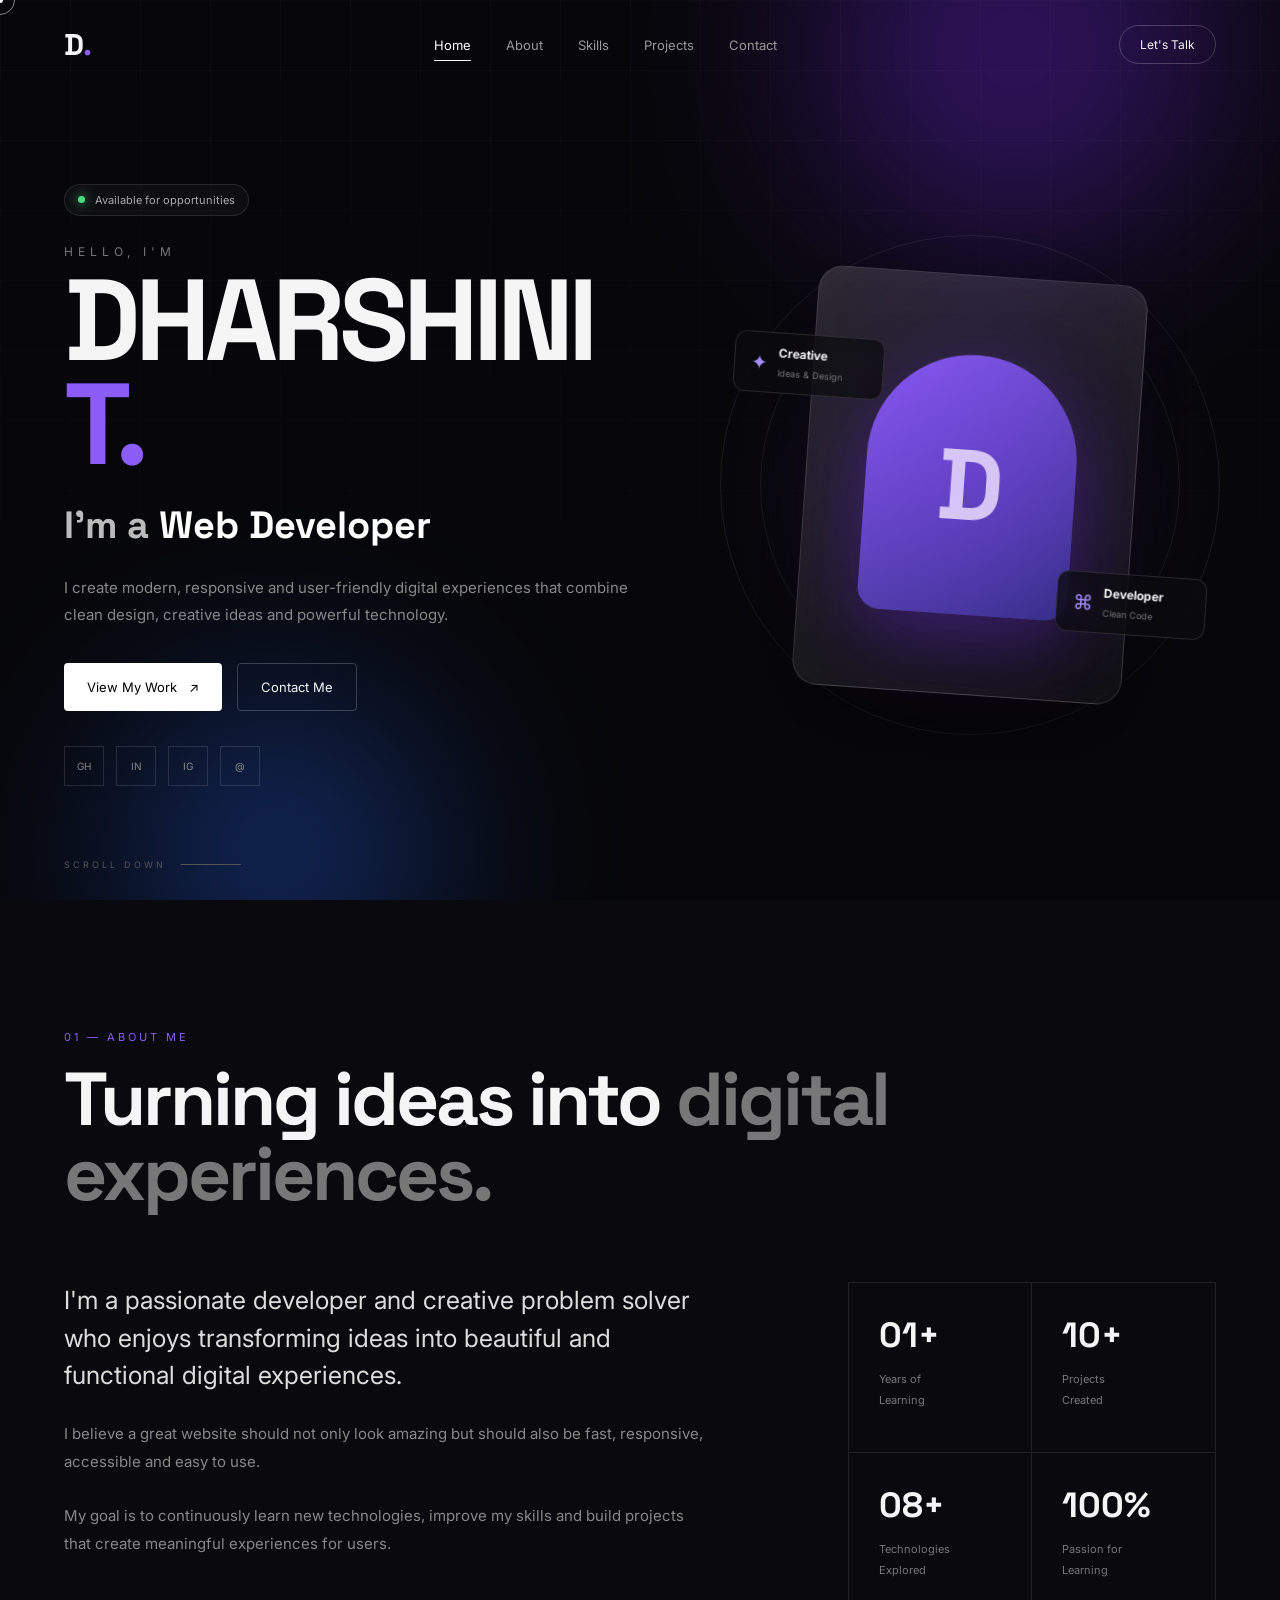
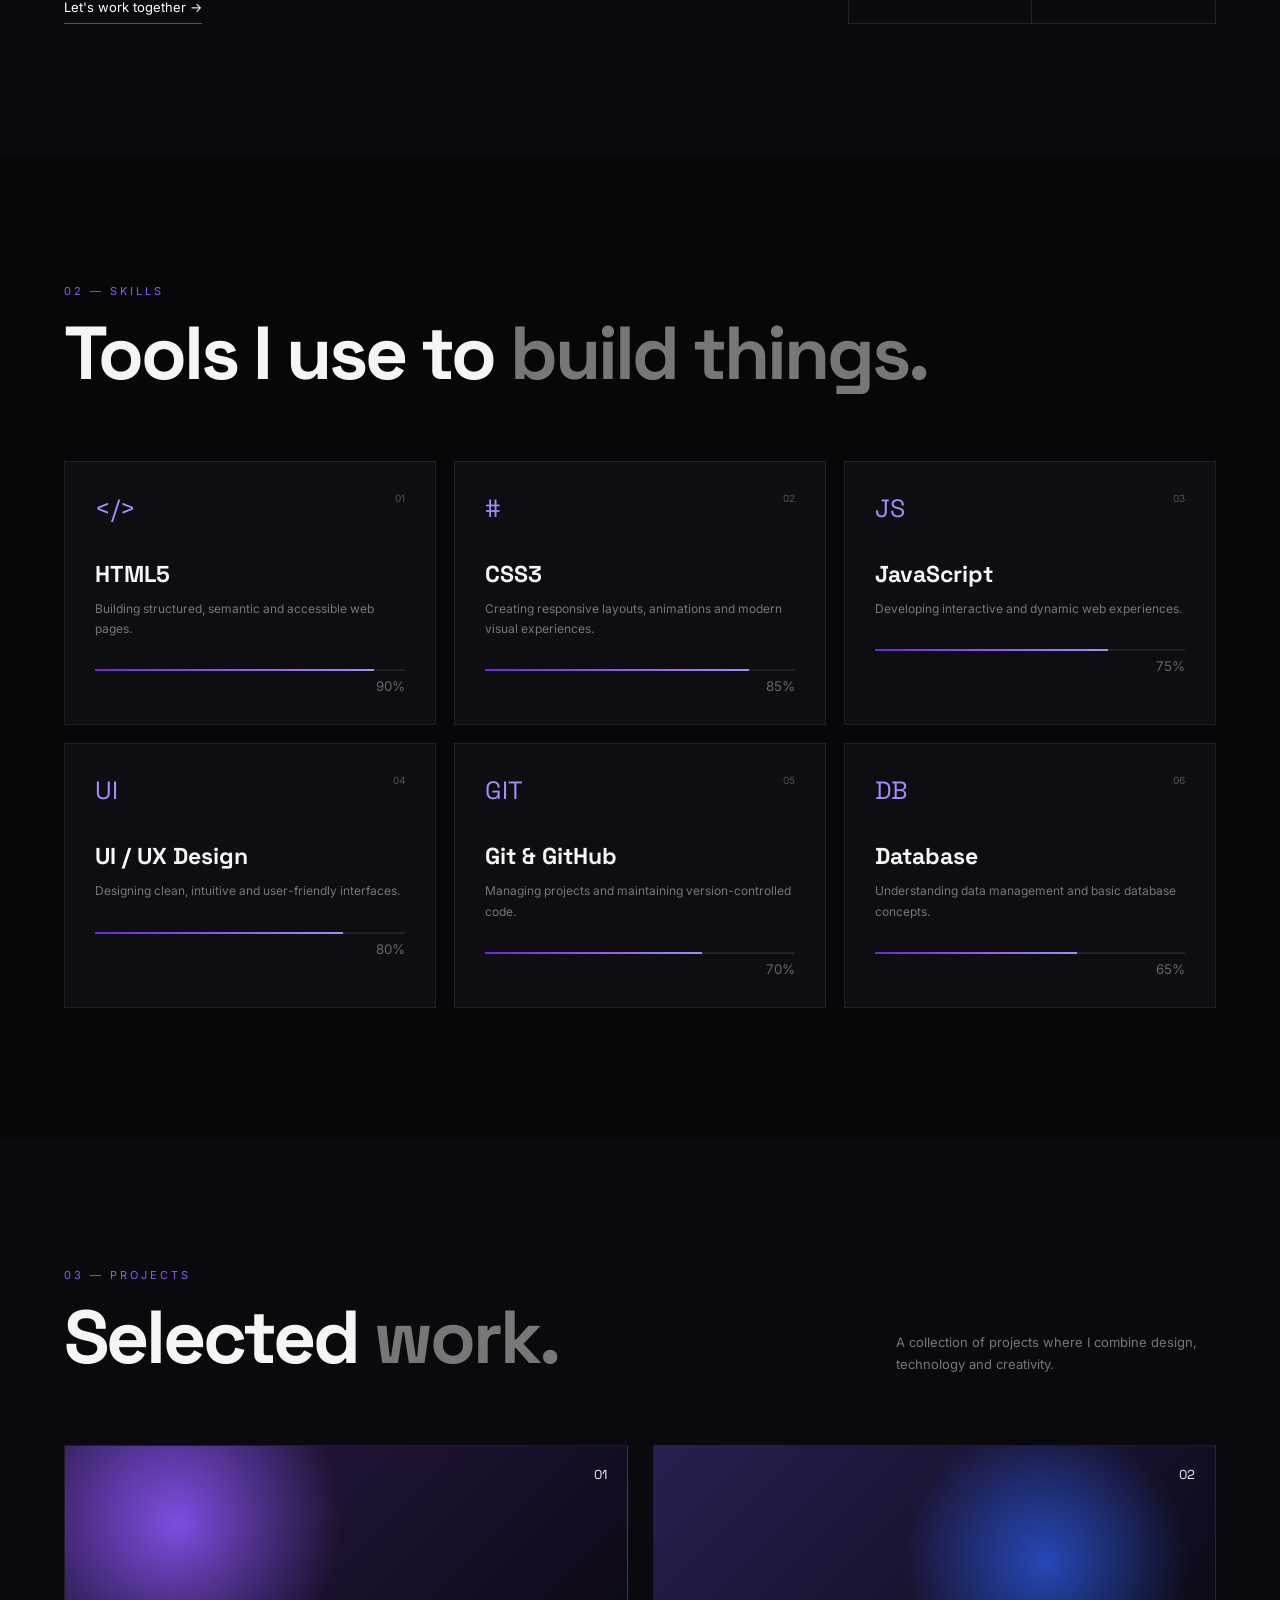
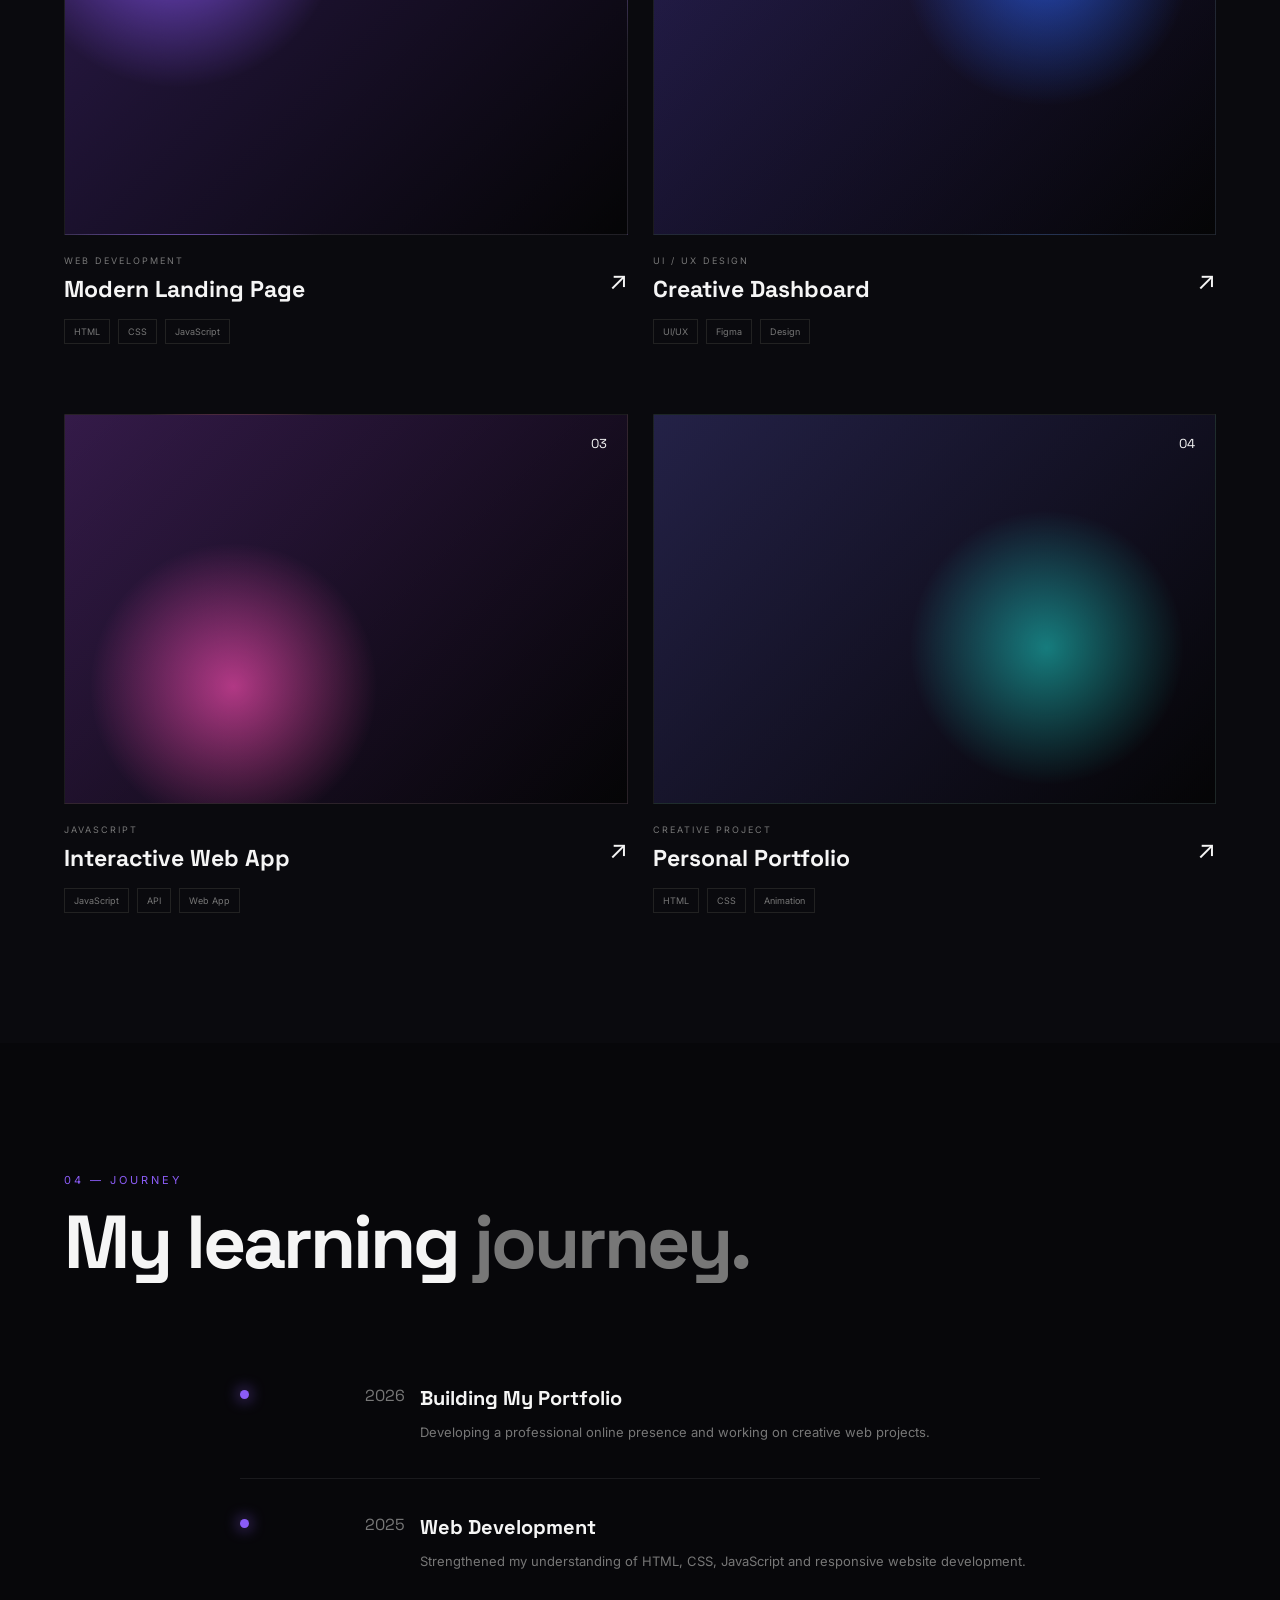
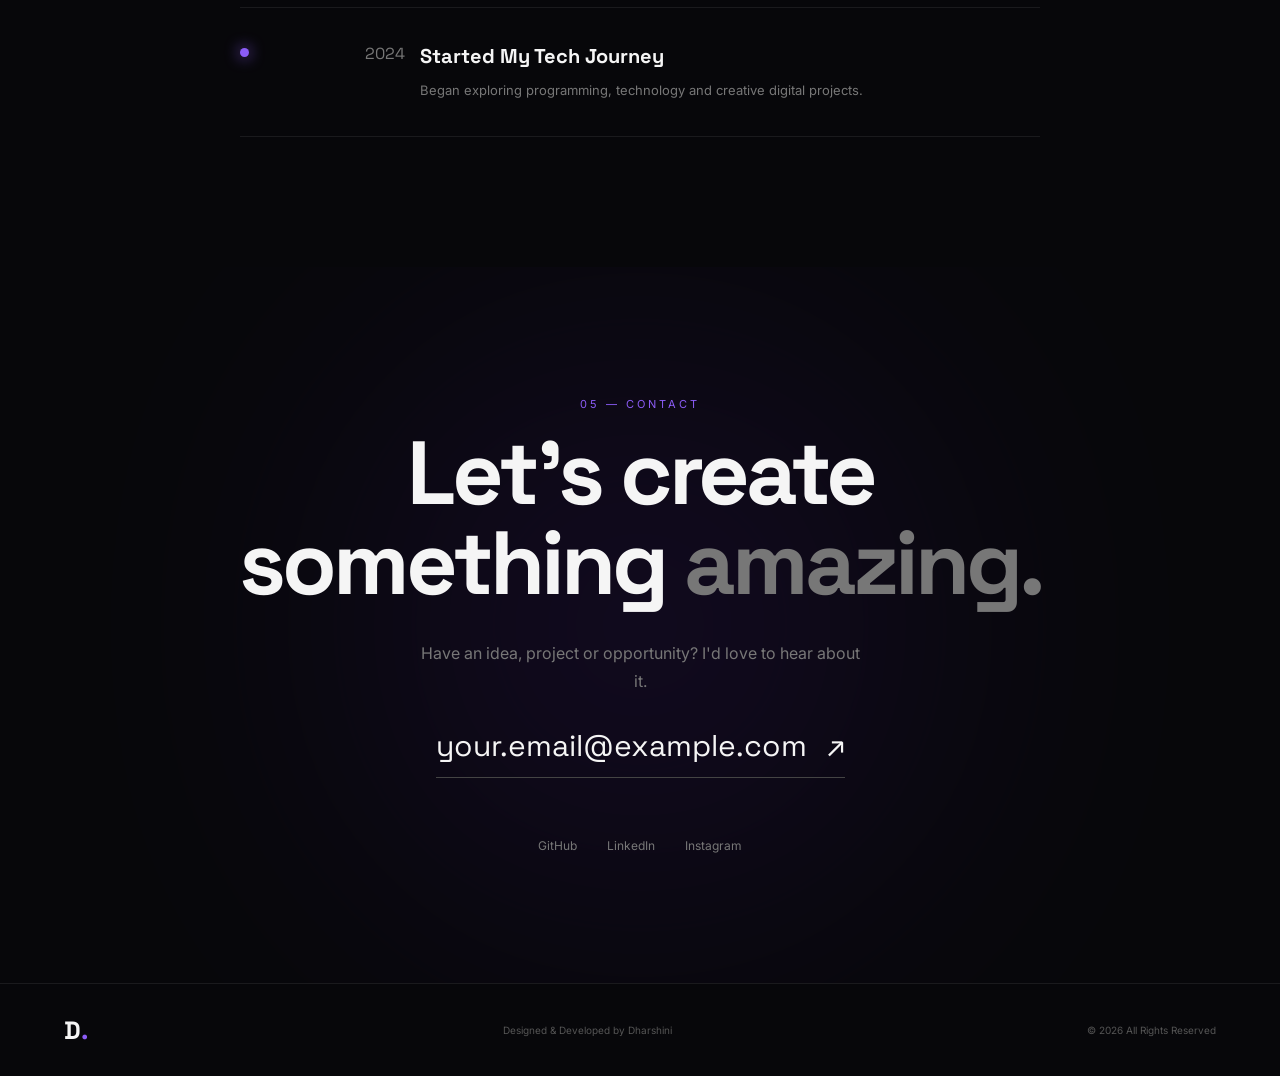
==== index.html @ 76b52ea1 "Add files via upload ..." ====
<!DOCTYPE html>
<html lang="en">
<head>
    <meta charset="UTF-8">
    <meta name="viewport" content="width=device-width, initial-scale=1.0">

    <title>DHARSHINI | Portfolio</title>

    <meta name="description"
          content="Professional portfolio of Dharshini - Web Developer, Designer and Creative Technologist.">

    <link rel="stylesheet" href="style.css">

    <!-- Google Font -->
    <link rel="preconnect" href="https://fonts.googleapis.com">
    <link rel="preconnect" href="https://fonts.gstatic.com" crossorigin>

    <link href="https://fonts.googleapis.com/css2?family=Inter:wght@300;400;500;600;700;800&family=Space+Grotesk:wght@400;500;600;700&display=swap"
          rel="stylesheet">
</head>

<body>

    <!-- ================= PRELOADER ================= -->

    <div id="preloader">
        <div class="loader"></div>
        <p>Loading Portfolio...</p>
    </div>


    <!-- ================= CURSOR ================= -->

    <div class="cursor"></div>
    <div class="cursor-follower"></div>


    <!-- ================= NAVBAR ================= -->

    <header class="navbar">

        <div class="nav-container">

            <a href="#home" class="logo">
                D<span>.</span>
            </a>

            <nav class="nav-menu">

                <a href="#home" class="nav-link active">Home</a>

                <a href="#about" class="nav-link">About</a>

                <a href="#skills" class="nav-link">Skills</a>

                <a href="#projects" class="nav-link">Projects</a>

                <a href="#contact" class="nav-link">Contact</a>

            </nav>

            <a href="#contact" class="nav-button">
                Let's Talk
            </a>

            <button class="menu-toggle" id="menuToggle">
                ☰
            </button>

        </div>

    </header>


    <!-- ================= HERO ================= -->

    <main>

        <section id="home" class="hero">

            <div class="hero-background">

                <div class="glow glow-one"></div>
                <div class="glow glow-two"></div>
                <div class="grid"></div>

            </div>


            <div class="hero-container">

                <div class="hero-content">

                    <div class="availability">
                        <span></span>
                        Available for opportunities
                    </div>

                    <p class="hero-small">
                        HELLO, I'M
                    </p>

                    <h1>
                        DHARSHINI
                        <span> T.</span>
                    </h1>

                    <h2>
                        I'm a <span id="typing"></span>
                    </h2>

                    <p class="hero-description">
                        I create modern, responsive and user-friendly
                        digital experiences that combine clean design,
                        creative ideas and powerful technology.
                    </p>


                    <div class="hero-buttons">

                        <a href="#projects" class="btn btn-primary">
                            View My Work
                            <span>↗</span>
                        </a>

                        <a href="#contact" class="btn btn-outline">
                            Contact Me
                        </a>

                    </div>


                    <div class="social-links">

                        <a href="#" aria-label="GitHub">
                            GH
                        </a>

                        <a href="#" aria-label="LinkedIn">
                            IN
                        </a>

                        <a href="#" aria-label="Instagram">
                            IG
                        </a>

                        <a href="#" aria-label="Email">
                            @
                        </a>

                    </div>

                </div>


                <!-- HERO VISUAL -->

                <div class="hero-visual">

                    <div class="orbit orbit-one"></div>
                    <div class="orbit orbit-two"></div>

                    <div class="profile-card">

                        <div class="profile-glow"></div>

                        <div class="profile-placeholder">
                            <span>D</span>
                        </div>

                        <div class="floating-card card-one">
                            <span class="card-icon">✦</span>
                            <div>
                                <strong>Creative</strong>
                                <small>Ideas & Design</small>
                            </div>
                        </div>

                        <div class="floating-card card-two">
                            <span class="card-icon">⌘</span>
                            <div>
                                <strong>Developer</strong>
                                <small>Clean Code</small>
                            </div>
                        </div>

                    </div>

                </div>

            </div>


            <div class="scroll-indicator">

                <span>SCROLL DOWN</span>

                <div class="scroll-line"></div>

            </div>

        </section>


        <!-- ================= ABOUT ================= -->

        <section id="about" class="section about">

            <div class="section-container">

                <div class="section-heading">

                    <p class="section-number">01 — ABOUT ME</p>

                    <h2>
                        Turning ideas into
                        <span>digital experiences.</span>
                    </h2>

                </div>


                <div class="about-grid">

                    <div class="about-text">

                        <p class="large-text">
                            I'm a passionate developer and creative
                            problem solver who enjoys transforming ideas
                            into beautiful and functional digital
                            experiences.
                        </p>

                        <p>
                            I believe a great website should not only look
                            amazing but should also be fast, responsive,
                            accessible and easy to use.
                        </p>

                        <p>
                            My goal is to continuously learn new
                            technologies, improve my skills and build
                            projects that create meaningful experiences
                            for users.
                        </p>

                        <a href="#contact" class="text-link">
                            Let's work together →
                        </a>

                    </div>


                    <div class="about-stats">

                        <div class="stat">

                            <strong>01+</strong>

                            <span>
                                Years of<br>
                                Learning
                            </span>

                        </div>


                        <div class="stat">

                            <strong>10+</strong>

                            <span>
                                Projects<br>
                                Created
                            </span>

                        </div>


                        <div class="stat">

                            <strong>08+</strong>

                            <span>
                                Technologies<br>
                                Explored
                            </span>

                        </div>


                        <div class="stat">

                            <strong>100%</strong>

                            <span>
                                Passion for<br>
                                Learning
                            </span>

                        </div>

                    </div>

                </div>

            </div>

        </section>


        <!-- ================= SKILLS ================= -->

        <section id="skills" class="section skills">

            <div class="section-container">

                <div class="section-heading">

                    <p class="section-number">02 — SKILLS</p>

                    <h2>
                        Tools I use to
                        <span>build things.</span>
                    </h2>

                </div>


                <div class="skills-grid">


                    <div class="skill-card">

                        <div class="skill-top">

                            <span class="skill-icon">
                                &lt;/&gt;
                            </span>

                            <span class="skill-number">
                                01
                            </span>

                        </div>

                        <h3>HTML5</h3>

                        <p>
                            Building structured, semantic and
                            accessible web pages.
                        </p>

                        <div class="skill-bar">
                            <span style="width: 90%"></span>
                        </div>

                        <small>90%</small>

                    </div>


                    <div class="skill-card">

                        <div class="skill-top">

                            <span class="skill-icon">
                                #
                            </span>

                            <span class="skill-number">
                                02
                            </span>

                        </div>

                        <h3>CSS3</h3>

                        <p>
                            Creating responsive layouts, animations
                            and modern visual experiences.
                        </p>

                        <div class="skill-bar">
                            <span style="width: 85%"></span>
                        </div>

                        <small>85%</small>

                    </div>


                    <div class="skill-card">

                        <div class="skill-top">

                            <span class="skill-icon">
                                JS
                            </span>

                            <span class="skill-number">
                                03
                            </span>

                        </div>

                        <h3>JavaScript</h3>

                        <p>
                            Developing interactive and dynamic
                            web experiences.
                        </p>

                        <div class="skill-bar">
                            <span style="width: 75%"></span>
                        </div>

                        <small>75%</small>

                    </div>


                    <div class="skill-card">

                        <div class="skill-top">

                            <span class="skill-icon">
                                UI
                            </span>

                            <span class="skill-number">
                                04
                            </span>

                        </div>

                        <h3>UI / UX Design</h3>

                        <p>
                            Designing clean, intuitive and
                            user-friendly interfaces.
                        </p>

                        <div class="skill-bar">
                            <span style="width: 80%"></span>
                        </div>

                        <small>80%</small>

                    </div>


                    <div class="skill-card">

                        <div class="skill-top">

                            <span class="skill-icon">
                                GIT
                            </span>

                            <span class="skill-number">
                                05
                            </span>

                        </div>

                        <h3>Git & GitHub</h3>

                        <p>
                            Managing projects and maintaining
                            version-controlled code.
                        </p>

                        <div class="skill-bar">
                            <span style="width: 70%"></span>
                        </div>

                        <small>70%</small>

                    </div>


                    <div class="skill-card">

                        <div class="skill-top">

                            <span class="skill-icon">
                                DB
                            </span>

                            <span class="skill-number">
                                06
                            </span>

                        </div>

                        <h3>Database</h3>

                        <p>
                            Understanding data management and
                            basic database concepts.
                        </p>

                        <div class="skill-bar">
                            <span style="width: 65%"></span>
                        </div>

                        <small>65%</small>

                    </div>

                </div>

            </div>

        </section>


        <!-- ================= PROJECTS ================= -->

        <section id="projects" class="section projects">

            <div class="section-container">

                <div class="section-heading project-heading">

                    <div>

                        <p class="section-number">
                            03 — PROJECTS
                        </p>

                        <h2>
                            Selected
                            <span>work.</span>
                        </h2>

                    </div>

                    <p class="heading-description">
                        A collection of projects where I combine
                        design, technology and creativity.
                    </p>

                </div>


                <div class="projects-grid">


                    <!-- PROJECT 01 -->

                    <article class="project-card">

                        <div class="project-image project-one">

                            <div class="project-overlay">

                                <span>VIEW PROJECT ↗</span>

                            </div>

                            <div class="project-label">
                                01
                            </div>

                        </div>

                        <div class="project-info">

                            <div>

                                <p>WEB DEVELOPMENT</p>

                                <h3>Modern Landing Page</h3>

                            </div>

                            <span class="project-arrow">
                                ↗
                            </span>

                        </div>

                        <div class="project-tags">

                            <span>HTML</span>
                            <span>CSS</span>
                            <span>JavaScript</span>

                        </div>

                    </article>


                    <!-- PROJECT 02 -->

                    <article class="project-card">

                        <div class="project-image project-two">

                            <div class="project-overlay">

                                <span>VIEW PROJECT ↗</span>

                            </div>

                            <div class="project-label">
                                02
                            </div>

                        </div>

                        <div class="project-info">

                            <div>

                                <p>UI / UX DESIGN</p>

                                <h3>Creative Dashboard</h3>

                            </div>

                            <span class="project-arrow">
                                ↗
                            </span>

                        </div>

                        <div class="project-tags">

                            <span>UI/UX</span>
                            <span>Figma</span>
                            <span>Design</span>

                        </div>

                    </article>


                    <!-- PROJECT 03 -->

                    <article class="project-card">

                        <div class="project-image project-three">

                            <div class="project-overlay">

                                <span>VIEW PROJECT ↗</span>

                            </div>

                            <div class="project-label">
                                03
                            </div>

                        </div>

                        <div class="project-info">

                            <div>

                                <p>JAVASCRIPT</p>

                                <h3>Interactive Web App</h3>

                            </div>

                            <span class="project-arrow">
                                ↗
                            </span>

                        </div>

                        <div class="project-tags">

                            <span>JavaScript</span>
                            <span>API</span>
                            <span>Web App</span>

                        </div>

                    </article>


                    <!-- PROJECT 04 -->

                    <article class="project-card">

                        <div class="project-image project-four">

                            <div class="project-overlay">

                                <span>VIEW PROJECT ↗</span>

                            </div>

                            <div class="project-label">
                                04
                            </div>

                        </div>

                        <div class="project-info">

                            <div>

                                <p>CREATIVE PROJECT</p>

                                <h3>Personal Portfolio</h3>

                            </div>

                            <span class="project-arrow">
                                ↗
                            </span>

                        </div>

                        <div class="project-tags">

                            <span>HTML</span>
                            <span>CSS</span>
                            <span>Animation</span>

                        </div>

                    </article>

                </div>

            </div>

        </section>


        <!-- ================= EDUCATION / JOURNEY ================= -->

        <section class="section journey">

            <div class="section-container">

                <div class="section-heading">

                    <p class="section-number">
                        04 — JOURNEY
                    </p>

                    <h2>
                        My learning
                        <span>journey.</span>
                    </h2>

                </div>


                <div class="timeline">

                    <div class="timeline-item">

                        <div class="timeline-dot"></div>

                        <div class="timeline-date">
                            2026
                        </div>

                        <div class="timeline-content">

                            <h3>Building My Portfolio</h3>

                            <p>
                                Developing a professional online
                                presence and working on creative
                                web projects.
                            </p>

                        </div>

                    </div>


                    <div class="timeline-item">

                        <div class="timeline-dot"></div>

                        <div class="timeline-date">
                            2025
                        </div>

                        <div class="timeline-content">

                            <h3>Web Development</h3>

                            <p>
                                Strengthened my understanding of
                                HTML, CSS, JavaScript and responsive
                                website development.
                            </p>

                        </div>

                    </div>


                    <div class="timeline-item">

                        <div class="timeline-dot"></div>

                        <div class="timeline-date">
                            2024
                        </div>

                        <div class="timeline-content">

                            <h3>Started My Tech Journey</h3>

                            <p>
                                Began exploring programming,
                                technology and creative digital
                                projects.
                            </p>

                        </div>

                    </div>

                </div>

            </div>

        </section>


        <!-- ================= CONTACT ================= -->

        <section id="contact" class="section contact">

            <div class="contact-background">

                <div class="contact-glow"></div>

            </div>


            <div class="section-container">

                <div class="contact-content">

                    <p class="section-number">
                        05 — CONTACT
                    </p>

                    <h2>
                        Let's create something
                        <span>amazing.</span>
                    </h2>

                    <p class="contact-description">
                        Have an idea, project or opportunity?
                        I'd love to hear about it.
                    </p>


                    <a href="mailto:your.email@example.com"
                       class="email-link">

                        your.email@example.com

                        <span>↗</span>

                    </a>


                    <div class="contact-socials">

                        <a href="#">
                            GitHub
                        </a>

                        <a href="#">
                            LinkedIn
                        </a>

                        <a href="#">
                            Instagram
                        </a>

                    </div>

                </div>

            </div>

        </section>

    </main>


    <!-- ================= FOOTER ================= -->

    <footer>

        <div class="footer-container">

            <div class="footer-logo">
                D<span>.</span>
            </div>

            <p>
                Designed & Developed by Dharshini
            </p>

            <p>
                © 2026 All Rights Reserved
            </p>

        </div>

    </footer>


    <!-- ================= BACK TO TOP ================= -->

    <button id="backTop">
        ↑
    </button>


    <script src="script.js"></script>

</body>
</html>
---- style.css ----
/* =====================================================
   GLOBAL
===================================================== */

* {
    margin: 0;
    padding: 0;
    box-sizing: border-box;
}

html {
    scroll-behavior: smooth;
}

body {
    font-family: "Inter", sans-serif;
    background: #07070a;
    color: #f5f5f5;
    overflow-x: hidden;
}

a {
    text-decoration: none;
    color: inherit;
}

button {
    font-family: inherit;
}

::selection {
    background: #ffffff;
    color: #000000;
}


/* =====================================================
   PRELOADER
===================================================== */

#preloader {
    position: fixed;
    inset: 0;
    background: #07070a;
    display: flex;
    flex-direction: column;
    justify-content: center;
    align-items: center;
    z-index: 99999;
    transition: 0.6s ease;
}

#preloader.hide {
    opacity: 0;
    visibility: hidden;
}

.loader {
    width: 45px;
    height: 45px;
    border: 2px solid rgba(255,255,255,0.15);
    border-top-color: white;
    border-radius: 50%;
    animation: spin 1s linear infinite;
    margin-bottom: 20px;
}

#preloader p {
    font-size: 12px;
    letter-spacing: 4px;
    color: #888;
}

@keyframes spin {
    to {
        transform: rotate(360deg);
    }
}


/* =====================================================
   CUSTOM CURSOR
===================================================== */

.cursor,
.cursor-follower {
    position: fixed;
    pointer-events: none;
    z-index: 100000;
    border-radius: 50%;
    transform: translate(-50%, -50%);
}

.cursor {
    width: 6px;
    height: 6px;
    background: white;
}

.cursor-follower {
    width: 30px;
    height: 30px;
    border: 1px solid rgba(255,255,255,0.5);
    transition: transform 0.12s ease;
}

@media (max-width: 900px) {

    .cursor,
    .cursor-follower {
        display: none;
    }

}


/* =====================================================
   NAVBAR
===================================================== */

.navbar {
    position: fixed;
    top: 0;
    left: 0;
    width: 100%;
    z-index: 1000;
    padding: 25px 0;
    transition: 0.4s ease;
}

.navbar.scrolled {
    padding: 14px 0;
    background: rgba(7,7,10,0.82);
    backdrop-filter: blur(20px);
    border-bottom: 1px solid rgba(255,255,255,0.07);
}

.nav-container {
    width: min(1180px, 90%);
    margin: auto;
    display: flex;
    align-items: center;
    justify-content: space-between;
}

.logo {
    font-family: "Space Grotesk", sans-serif;
    font-size: 30px;
    font-weight: 700;
}

.logo span,
.footer-logo span {
    color: #8b5cf6;
}

.nav-menu {
    display: flex;
    gap: 35px;
}

.nav-link {
    position: relative;
    font-size: 13px;
    color: #999;
    transition: 0.3s;
}

.nav-link:hover,
.nav-link.active {
    color: white;
}

.nav-link::after {
    content: "";
    position: absolute;
    bottom: -8px;
    left: 0;
    width: 0;
    height: 1px;
    background: white;
    transition: 0.3s;
}

.nav-link:hover::after,
.nav-link.active::after {
    width: 100%;
}

.nav-button {
    padding: 11px 20px;
    border: 1px solid rgba(255,255,255,0.2);
    border-radius: 30px;
    font-size: 12px;
    transition: 0.3s;
}

.nav-button:hover {
    background: white;
    color: black;
}

.menu-toggle {
    display: none;
    background: none;
    border: none;
    color: white;
    font-size: 25px;
    cursor: pointer;
}


/* =====================================================
   HERO
===================================================== */

.hero {
    min-height: 100vh;
    position: relative;
    display: flex;
    align-items: center;
    overflow: hidden;
}

.hero-container {
    width: min(1180px, 90%);
    margin: auto;
    display: grid;
    grid-template-columns: 1.1fr 0.9fr;
    align-items: center;
    gap: 60px;
    padding-top: 70px;
}

.hero-background {
    position: absolute;
    inset: 0;
    z-index: -1;
    overflow: hidden;
}

.grid {
    position: absolute;
    inset: 0;
    background-image:
        linear-gradient(rgba(255,255,255,0.025) 1px, transparent 1px),
        linear-gradient(90deg, rgba(255,255,255,0.025) 1px, transparent 1px);
    background-size: 70px 70px;
    mask-image: linear-gradient(to bottom, black, transparent);
}

.glow {
    position: absolute;
    border-radius: 50%;
    filter: blur(100px);
    opacity: 0.4;
}

.glow-one {
    width: 400px;
    height: 400px;
    background: #6d28d9;
    top: -150px;
    right: 5%;
}

.glow-two {
    width: 300px;
    height: 300px;
    background: #2563eb;
    bottom: -100px;
    left: 10%;
}

.availability {
    display: inline-flex;
    align-items: center;
    gap: 10px;
    padding: 8px 13px;
    border: 1px solid rgba(255,255,255,0.1);
    background: rgba(255,255,255,0.03);
    border-radius: 50px;
    color: #aaa;
    font-size: 11px;
    margin-bottom: 28px;
}

.availability span {
    width: 7px;
    height: 7px;
    background: #4ade80;
    border-radius: 50%;
    box-shadow: 0 0 12px #4ade80;
}

.hero-small {
    font-size: 12px;
    letter-spacing: 5px;
    color: #777;
    margin-bottom: 10px;
}

.hero h1 {
    font-family: "Space Grotesk", sans-serif;
    font-size: clamp(65px, 9vw, 125px);
    line-height: 0.9;
    letter-spacing: -6px;
    font-weight: 700;
}

.hero h1 span {
    color: #8b5cf6;
}

.hero h2 {
    font-family: "Space Grotesk", sans-serif;
    font-size: clamp(24px, 3vw, 38px);
    margin-top: 25px;
    color: #bbb;
}

.hero h2 span {
    color: white;
}

.hero-description {
    max-width: 570px;
    margin-top: 25px;
    color: #888;
    line-height: 1.8;
    font-size: 15px;
}

.hero-buttons {
    display: flex;
    gap: 15px;
    margin-top: 35px;
}

.btn {
    padding: 15px 23px;
    border-radius: 4px;
    font-size: 13px;
    display: inline-flex;
    gap: 12px;
    align-items: center;
    transition: 0.3s;
}

.btn-primary {
    background: white;
    color: black;
}

.btn-primary:hover {
    transform: translateY(-4px);
    box-shadow: 0 15px 35px rgba(255,255,255,0.12);
}

.btn-outline {
    border: 1px solid rgba(255,255,255,0.2);
}

.btn-outline:hover {
    background: rgba(255,255,255,0.08);
}

.social-links {
    display: flex;
    gap: 12px;
    margin-top: 35px;
}

.social-links a {
    width: 40px;
    height: 40px;
    border: 1px solid rgba(255,255,255,0.12);
    display: flex;
    justify-content: center;
    align-items: center;
    font-size: 10px;
    color: #888;
    transition: 0.3s;
}

.social-links a:hover {
    color: white;
    border-color: white;
    transform: translateY(-4px);
}


/* =====================================================
   HERO VISUAL
===================================================== */

.hero-visual {
    height: 550px;
    display: flex;
    justify-content: center;
    align-items: center;
    position: relative;
}

.profile-card {
    width: 330px;
    height: 420px;
    border-radius: 25px;
    position: relative;
    background:
        linear-gradient(145deg, rgba(255,255,255,0.12), rgba(255,255,255,0.025));
    border: 1px solid rgba(255,255,255,0.15);
    backdrop-filter: blur(20px);
    display: flex;
    justify-content: center;
    align-items: center;
    transform: rotate(4deg);
    box-shadow:
        0 30px 100px rgba(0,0,0,0.6),
        inset 0 0 50px rgba(255,255,255,0.03);
}

.profile-placeholder {
    width: 210px;
    height: 260px;
    border-radius: 120px 120px 25px 25px;
    background:
        linear-gradient(145deg, #8b5cf6, #312e81);
    display: flex;
    justify-content: center;
    align-items: center;
    font-family: "Space Grotesk";
    font-size: 100px;
    font-weight: 700;
    box-shadow: 0 30px 70px rgba(76,29,149,0.5);
}

.profile-placeholder span {
    color: rgba(255,255,255,0.9);
}

.profile-glow {
    position: absolute;
    width: 180px;
    height: 180px;
    background: #7c3aed;
    filter: blur(80px);
    opacity: 0.4;
}

.orbit {
    position: absolute;
    border: 1px solid rgba(255,255,255,0.08);
    border-radius: 50%;
}

.orbit-one {
    width: 500px;
    height: 500px;
    animation: rotate 20s linear infinite;
}

.orbit-two {
    width: 420px;
    height: 420px;
    animation: rotate 15s linear infinite reverse;
}

@keyframes rotate {
    to {
        transform: rotate(360deg);
    }
}

.floating-card {
    position: absolute;
    padding: 12px 16px;
    background: rgba(10,10,14,0.8);
    backdrop-filter: blur(15px);
    border: 1px solid rgba(255,255,255,0.12);
    border-radius: 12px;
    display: flex;
    align-items: center;
    gap: 10px;
    min-width: 150px;
    animation: float 4s ease-in-out infinite;
}

.floating-card strong {
    display: block;
    font-size: 12px;
}

.floating-card small {
    color: #777;
    font-size: 9px;
}

.card-icon {
    color: #a78bfa;
    font-size: 20px;
}

.card-one {
    top: 70px;
    left: -80px;
}

.card-two {
    bottom: 70px;
    right: -80px;
    animation-delay: 1.5s;
}

@keyframes float {
    0%,100% {
        transform: translateY(0);
    }

    50% {
        transform: translateY(-15px);
    }
}

.scroll-indicator {
    position: absolute;
    bottom: 30px;
    left: 5%;
    display: flex;
    align-items: center;
    gap: 15px;
    color: #555;
    font-size: 9px;
    letter-spacing: 3px;
}

.scroll-line {
    width: 60px;
    height: 1px;
    background: #555;
}


/* =====================================================
   SECTIONS
===================================================== */

.section {
    padding: 130px 0;
}

.section-container {
    width: min(1180px, 90%);
    margin: auto;
}

.section-heading {
    margin-bottom: 70px;
}

.section-number {
    color: #8b5cf6;
    font-size: 11px;
    letter-spacing: 3px;
    margin-bottom: 18px;
}

.section-heading h2 {
    font-family: "Space Grotesk";
    font-size: clamp(42px, 6vw, 75px);
    letter-spacing: -3px;
    line-height: 1;
}

.section-heading h2 span,
.contact h2 span {
    color: #777;
}


/* =====================================================
   ABOUT
===================================================== */

.about {
    background: #0a0a0e;
}

.about-grid {
    display: grid;
    grid-template-columns: 1.3fr 0.7fr;
    gap: 100px;
}

.about-text {
    max-width: 650px;
}

.large-text {
    font-size: 25px !important;
    color: #ddd !important;
    line-height: 1.5 !important;
}

.about-text p {
    color: #888;
    line-height: 1.9;
    font-size: 15px;
    margin-bottom: 25px;
}

.text-link {
    display: inline-block;
    margin-top: 15px;
    color: white;
    border-bottom: 1px solid #555;
    padding-bottom: 8px;
    font-size: 13px;
}

.about-stats {
    display: grid;
    grid-template-columns: 1fr 1fr;
    border-top: 1px solid rgba(255,255,255,0.1);
    border-left: 1px solid rgba(255,255,255,0.1);
}

.stat {
    padding: 30px;
    border-right: 1px solid rgba(255,255,255,0.1);
    border-bottom: 1px solid rgba(255,255,255,0.1);
}

.stat strong {
    display: block;
    font-family: "Space Grotesk";
    font-size: 35px;
    margin-bottom: 10px;
}

.stat span {
    color: #777;
    font-size: 11px;
    line-height: 1.5;
}


/* =====================================================
   SKILLS
===================================================== */

.skills-grid {
    display: grid;
    grid-template-columns: repeat(3,1fr);
    gap: 18px;
}

.skill-card {
    padding: 30px;
    min-height: 260px;
    background: #0d0d12;
    border: 1px solid rgba(255,255,255,0.08);
    transition: 0.4s;
    position: relative;
    overflow: hidden;
}

.skill-card::before {
    content: "";
    position: absolute;
    width: 150px;
    height: 150px;
    background: #7c3aed;
    filter: blur(90px);
    opacity: 0;
    right: -70px;
    top: -70px;
    transition: 0.4s;
}

.skill-card:hover {
    transform: translateY(-8px);
    border-color: rgba(255,255,255,0.2);
}

.skill-card:hover::before {
    opacity: 0.25;
}

.skill-top {
    display: flex;
    justify-content: space-between;
}

.skill-icon {
    font-family: "Space Grotesk";
    font-size: 25px;
    color: #a78bfa;
}

.skill-number {
    color: #555;
    font-size: 10px;
}

.skill-card h3 {
    margin-top: 35px;
    font-family: "Space Grotesk";
    font-size: 23px;
}

.skill-card p {
    color: #777;
    font-size: 12px;
    line-height: 1.7;
    margin-top: 10px;
}

.skill-bar {
    height: 2px;
    background: #222;
    margin-top: 30px;
}

.skill-bar span {
    height: 100%;
    display: block;
    background: linear-gradient(90deg, #6d28d9, #a78bfa);
}

.skill-card small {
    display: block;
    text-align: right;
    color: #666;
    margin-top: 7px;
}


/* =====================================================
   PROJECTS
===================================================== */

.projects {
    background: #0a0a0e;
}

.project-heading {
    display: flex;
    justify-content: space-between;
    align-items: end;
}

.heading-description {
    max-width: 320px;
    color: #777;
    line-height: 1.7;
    font-size: 13px;
}

.projects-grid {
    display: grid;
    grid-template-columns: 1fr 1fr;
    gap: 70px 25px;
}

.project-card {
    cursor: pointer;
}

.project-image {
    height: 390px;
    position: relative;
    overflow: hidden;
    border: 1px solid rgba(255,255,255,0.08);
    transition: 0.5s;
}

.project-image::after {
    content: "";
    position: absolute;
    inset: 0;
    background: linear-gradient(135deg,
        rgba(124,58,237,0.35),
        rgba(0,0,0,0.7));
    opacity: 0.6;
}

.project-one {
    background:
        radial-gradient(circle at 20% 20%, #8b5cf6, transparent 30%),
        linear-gradient(135deg,#16121f,#08080a);
}

.project-two {
    background:
        radial-gradient(circle at 70% 30%, #2563eb, transparent 30%),
        linear-gradient(135deg,#101827,#08080a);
}

.project-three {
    background:
        radial-gradient(circle at 30% 70%, #ec4899, transparent 30%),
        linear-gradient(135deg,#21121d,#08080a);
}

.project-four {
    background:
        radial-gradient(circle at 70% 60%, #14b8a6, transparent 30%),
        linear-gradient(135deg,#0c1b1b,#08080a);
}

.project-card:hover .project-image {
    transform: translateY(-8px);
}

.project-overlay {
    position: absolute;
    inset: 0;
    display: flex;
    justify-content: center;
    align-items: center;
    z-index: 3;
    opacity: 0;
    transition: 0.4s;
}

.project-overlay span {
    padding: 13px 18px;
    background: white;
    color: black;
    font-size: 10px;
    letter-spacing: 2px;
}

.project-card:hover .project-overlay {
    opacity: 1;
}

.project-label {
    position: absolute;
    top: 20px;
    right: 20px;
    z-index: 4;
    font-family: "Space Grotesk";
    font-size: 13px;
}

.project-info {
    display: flex;
    justify-content: space-between;
    align-items: center;
    padding-top: 20px;
}

.project-info p {
    font-size: 9px;
    letter-spacing: 2px;
    color: #777;
    margin-bottom: 8px;
}

.project-info h3 {
    font-family: "Space Grotesk";
    font-size: 23px;
}

.project-arrow {
    font-size: 25px;
    transition: 0.3s;
}

.project-card:hover .project-arrow {
    transform: translate(5px,-5px);
}

.project-tags {
    display: flex;
    gap: 8px;
    margin-top: 15px;
}

.project-tags span {
    font-size: 9px;
    color: #777;
    border: 1px solid #222;
    padding: 6px 9px;
}


/* =====================================================
   JOURNEY
===================================================== */

.timeline {
    max-width: 800px;
    margin-left: auto;
    margin-right: auto;
}

.timeline-item {
    display: grid;
    grid-template-columns: 100px 30px 1fr;
    gap: 25px;
    padding: 35px 0;
    border-bottom: 1px solid rgba(255,255,255,0.08);
    position: relative;
}

.timeline-date {
    color: #777;
    font-family: "Space Grotesk";
}

.timeline-dot {
    width: 9px;
    height: 9px;
    border-radius: 50%;
    background: #8b5cf6;
    box-shadow: 0 0 15px #8b5cf6;
    margin-top: 5px;
}

.timeline-content h3 {
    font-family: "Space Grotesk";
    font-size: 20px;
}

.timeline-content p {
    margin-top: 10px;
    color: #777;
    font-size: 13px;
    line-height: 1.7;
}


/* =====================================================
   CONTACT
===================================================== */

.contact {
    position: relative;
    overflow: hidden;
    text-align: center;
}

.contact-background {
    position: absolute;
    inset: 0;
    pointer-events: none;
}

.contact-glow {
    position: absolute;
    width: 500px;
    height: 500px;
    border-radius: 50%;
    background: #6d28d9;
    filter: blur(150px);
    opacity: 0.15;
    left: 50%;
    top: 50%;
    transform: translate(-50%,-50%);
}

.contact-content {
    position: relative;
    z-index: 2;
}

.contact h2 {
    font-family: "Space Grotesk";
    font-size: clamp(45px,7vw,90px);
    line-height: 1;
    letter-spacing: -4px;
    max-width: 900px;
    margin: auto;
}

.contact-description {
    max-width: 450px;
    margin: 30px auto;
    color: #777;
    line-height: 1.8;
}

.email-link {
    display: inline-flex;
    align-items: center;
    gap: 20px;
    font-family: "Space Grotesk";
    font-size: clamp(18px,3vw,30px);
    padding-bottom: 12px;
    border-bottom: 1px solid #444;
    transition: 0.3s;
}

.email-link:hover {
    color: #a78bfa;
    border-color: #a78bfa;
}

.contact-socials {
    display: flex;
    justify-content: center;
    gap: 30px;
    margin-top: 60px;
}

.contact-socials a {
    font-size: 12px;
    color: #777;
    transition: 0.3s;
}

.contact-socials a:hover {
    color: white;
}


/* =====================================================
   FOOTER
===================================================== */

footer {
    border-top: 1px solid rgba(255,255,255,0.08);
    padding: 30px 0;
}

.footer-container {
    width: min(1180px,90%);
    margin: auto;
    display: flex;
    justify-content: space-between;
    align-items: center;
}

.footer-logo {
    font-family: "Space Grotesk";
    font-size: 25px;
    font-weight: 700;
}

.footer-container p {
    color: #555;
    font-size: 10px;
}


/* =====================================================
   BACK TO TOP
===================================================== */

#backTop {
    position: fixed;
    right: 25px;
    bottom: 25px;
    width: 45px;
    height: 45px;
    border: 1px solid rgba(255,255,255,0.15);
    background: rgba(10,10,14,0.8);
    color: white;
    cursor: pointer;
    opacity: 0;
    visibility: hidden;
    transition: 0.3s;
    z-index: 500;
}

#backTop.show {
    opacity: 1;
    visibility: visible;
}

#backTop:hover {
    background: white;
    color: black;
}


/* =====================================================
   SCROLL ANIMATION
===================================================== */

.section-heading,
.about-grid,
.skill-card,
.project-card,
.timeline-item,
.contact-content {
    opacity: 0;
    transform: translateY(35px);
    transition: 0.8s ease;
}

.reveal {
    opacity: 1;
    transform: translateY(0);
}


/* =====================================================
   RESPONSIVE
===================================================== */

@media (max-width: 900px) {

    .nav-menu {
        position: fixed;
        top: 70px;
        right: -100%;
        width: 250px;
        padding: 30px;
        background: #101014;
        flex-direction: column;
        border: 1px solid #222;
        transition: 0.4s;
    }

    .nav-menu.open {
        right: 5%;
    }

    .nav-button {
        display: none;
    }

    .menu-toggle {
        display: block;
    }

    .hero-container {
        grid-template-columns: 1fr;
        padding-top: 120px;
    }

    .hero-content {
        text-align: center;
    }

    .hero-description {
        margin-left: auto;
        margin-right: auto;
    }

    .hero-buttons,
    .social-links {
        justify-content: center;
    }

    .hero-visual {
        height: 450px;
    }

    .profile-card {
        width: 270px;
        height: 350px;
    }

    .profile-placeholder {
        width: 170px;
        height: 220px;
    }

    .card-one {
        left: 0;
    }

    .card-two {
        right: 0;
    }

    .about-grid {
        grid-template-columns: 1fr;
        gap: 60px;
    }

    .skills-grid {
        grid-template-columns: 1fr 1fr;
    }

    .project-heading {
        flex-direction: column;
        align-items: start;
        gap: 25px;
    }

}


@media (max-width: 600px) {

    .section {
        padding: 90px 0;
    }

    .hero h1 {
        font-size: 65px;
        letter-spacing: -4px;
    }

    .hero h2 {
        font-size: 25px;
    }

    .hero-description {
        font-size: 13px;
    }

    .hero-visual {
        transform: scale(0.85);
    }

    .skills-grid,
    .projects-grid {
        grid-template-columns: 1fr;
    }

    .about-stats {
        grid-template-columns: 1fr 1fr;
    }

    .timeline-item {
        grid-template-columns: 60px 15px 1fr;
        gap: 12px;
    }

    .timeline-content h3 {
        font-size: 16px;
    }

    .contact h2 {
        letter-spacing: -2px;
    }

    .footer-container {
        flex-direction: column;
        gap: 15px;
        text-align: center;
    }

}
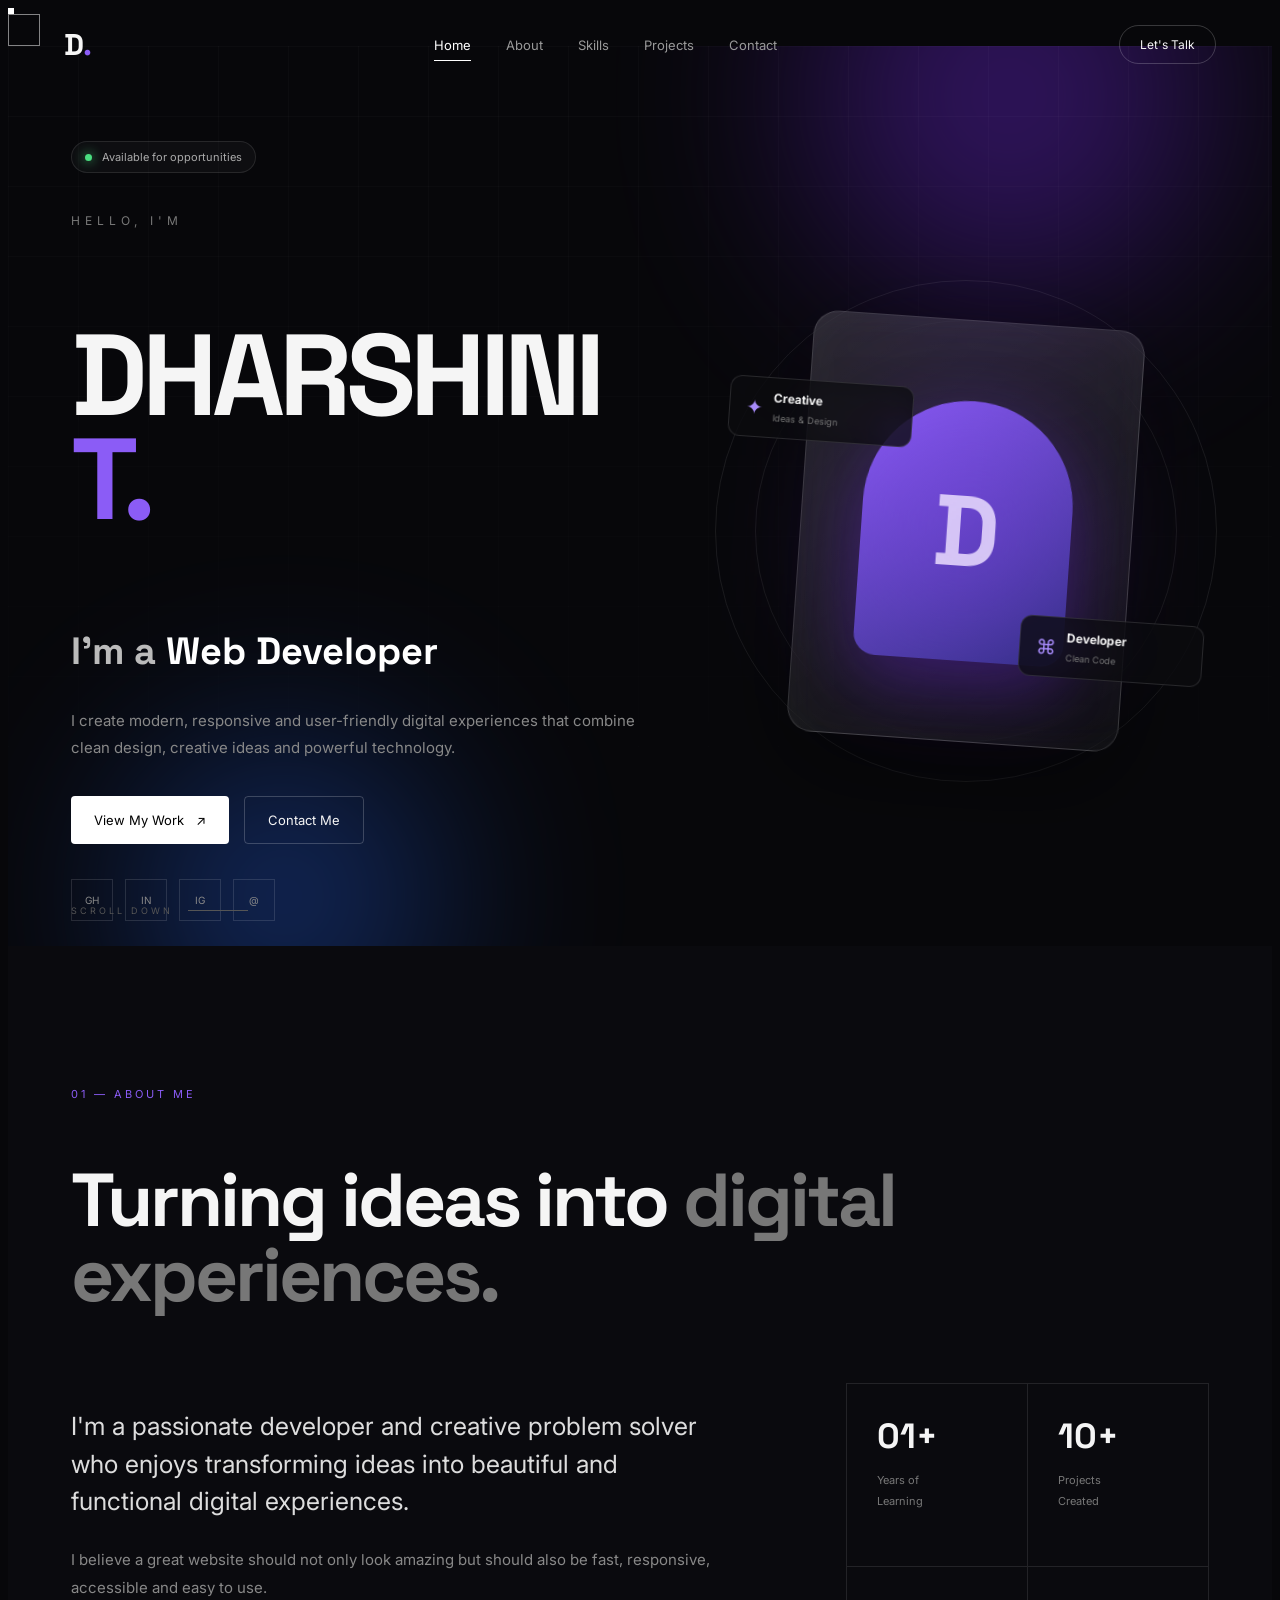
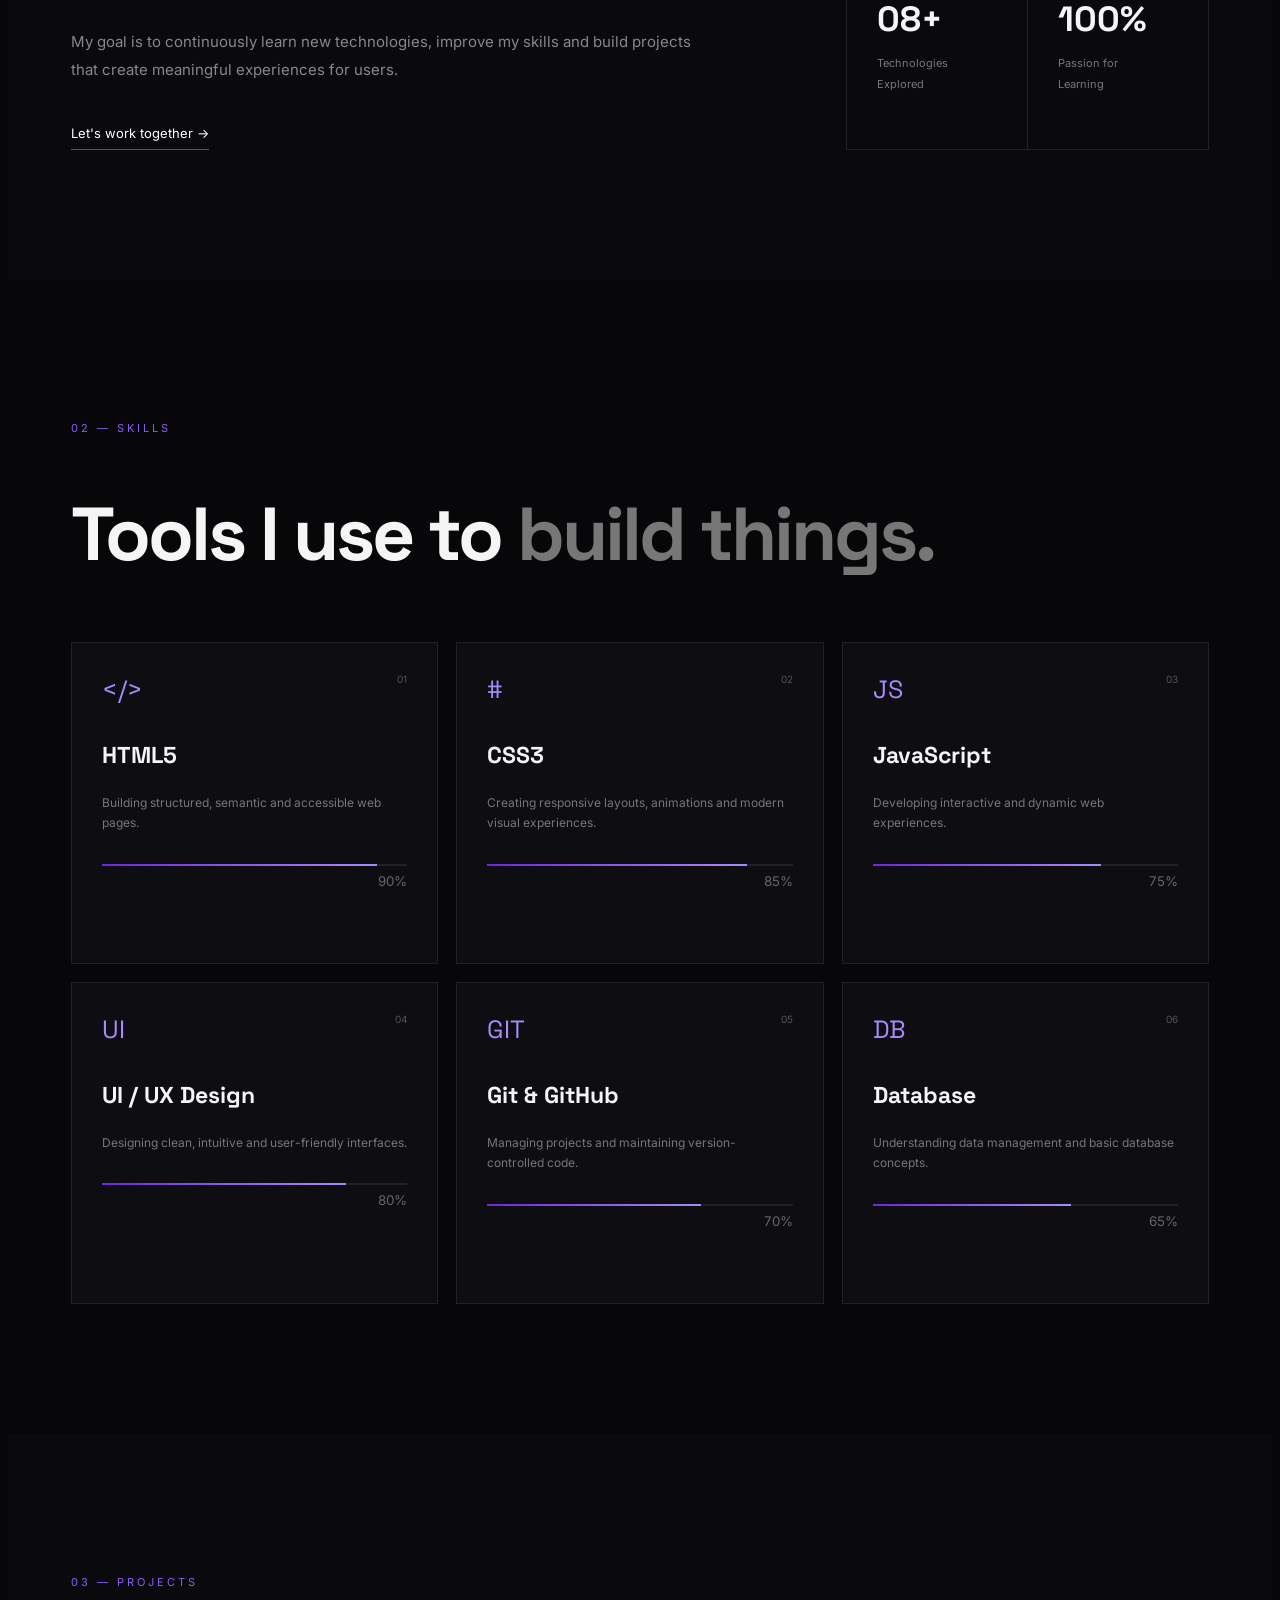
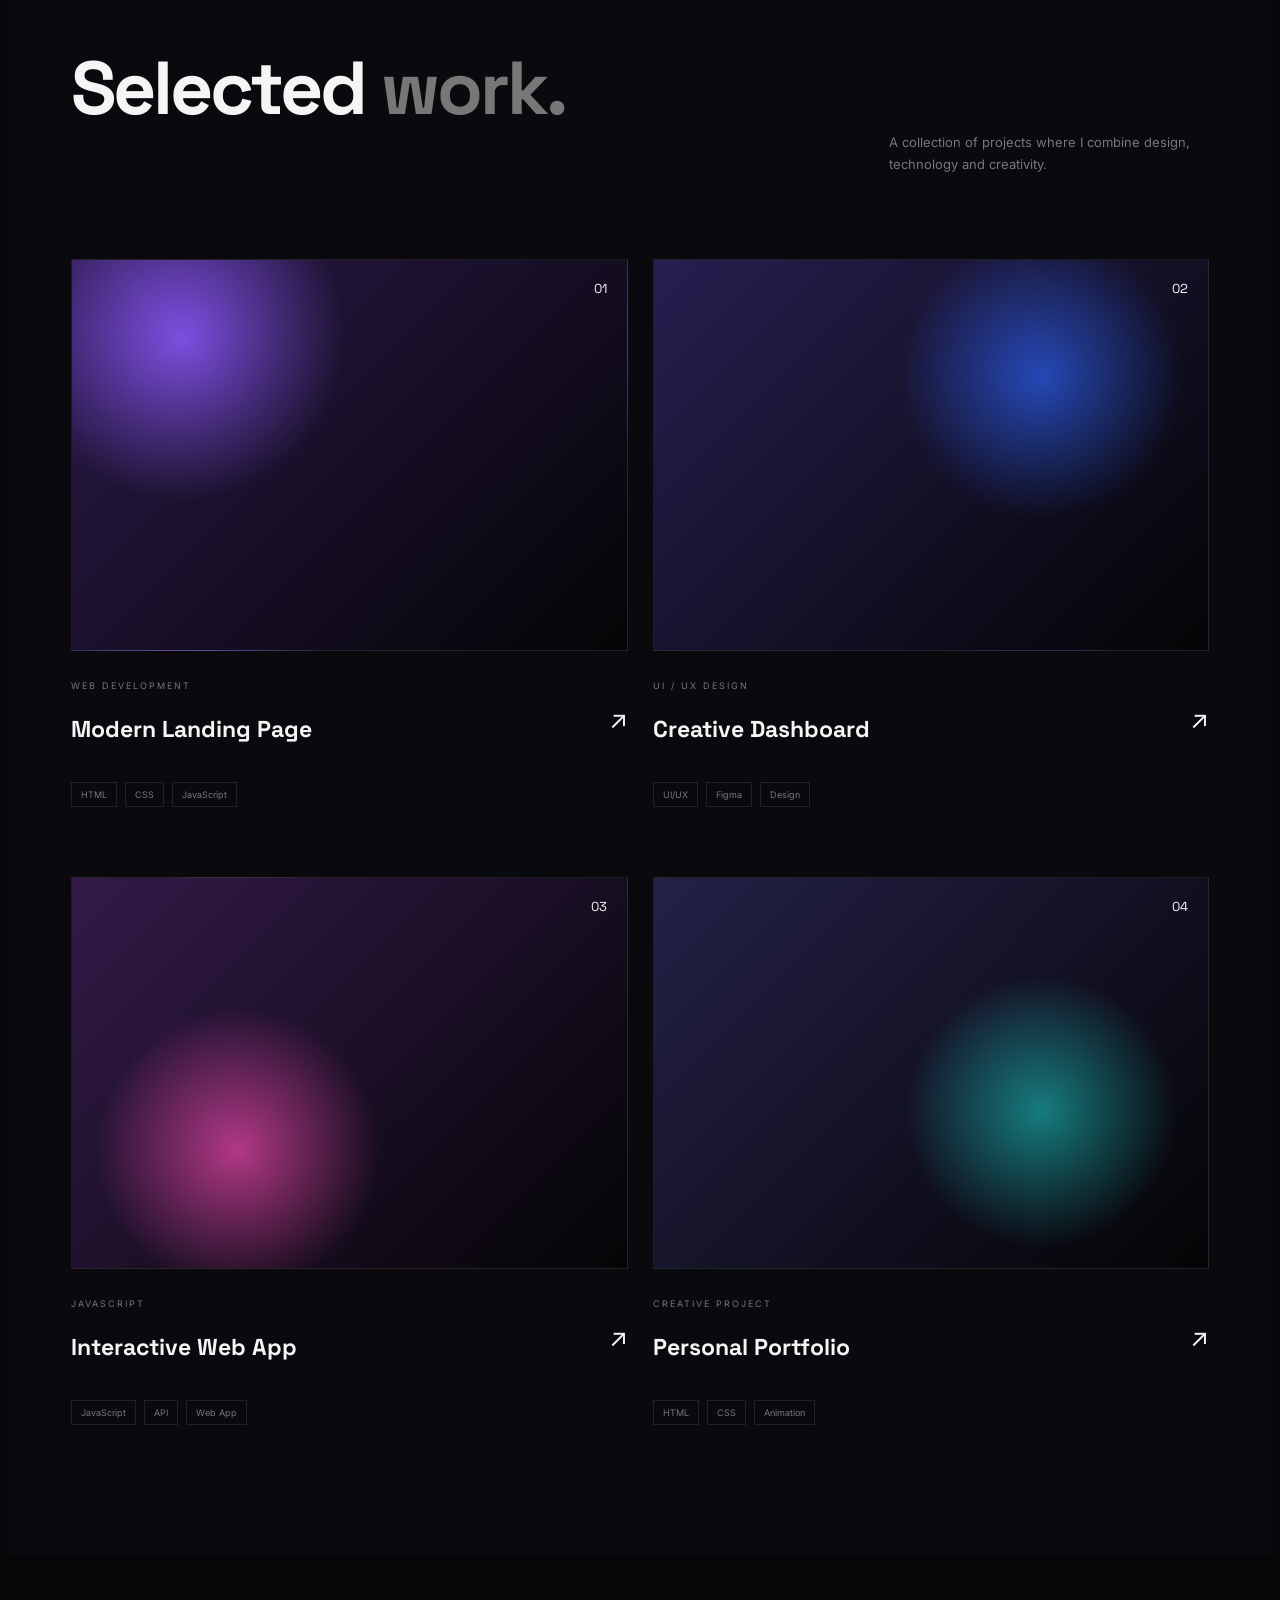
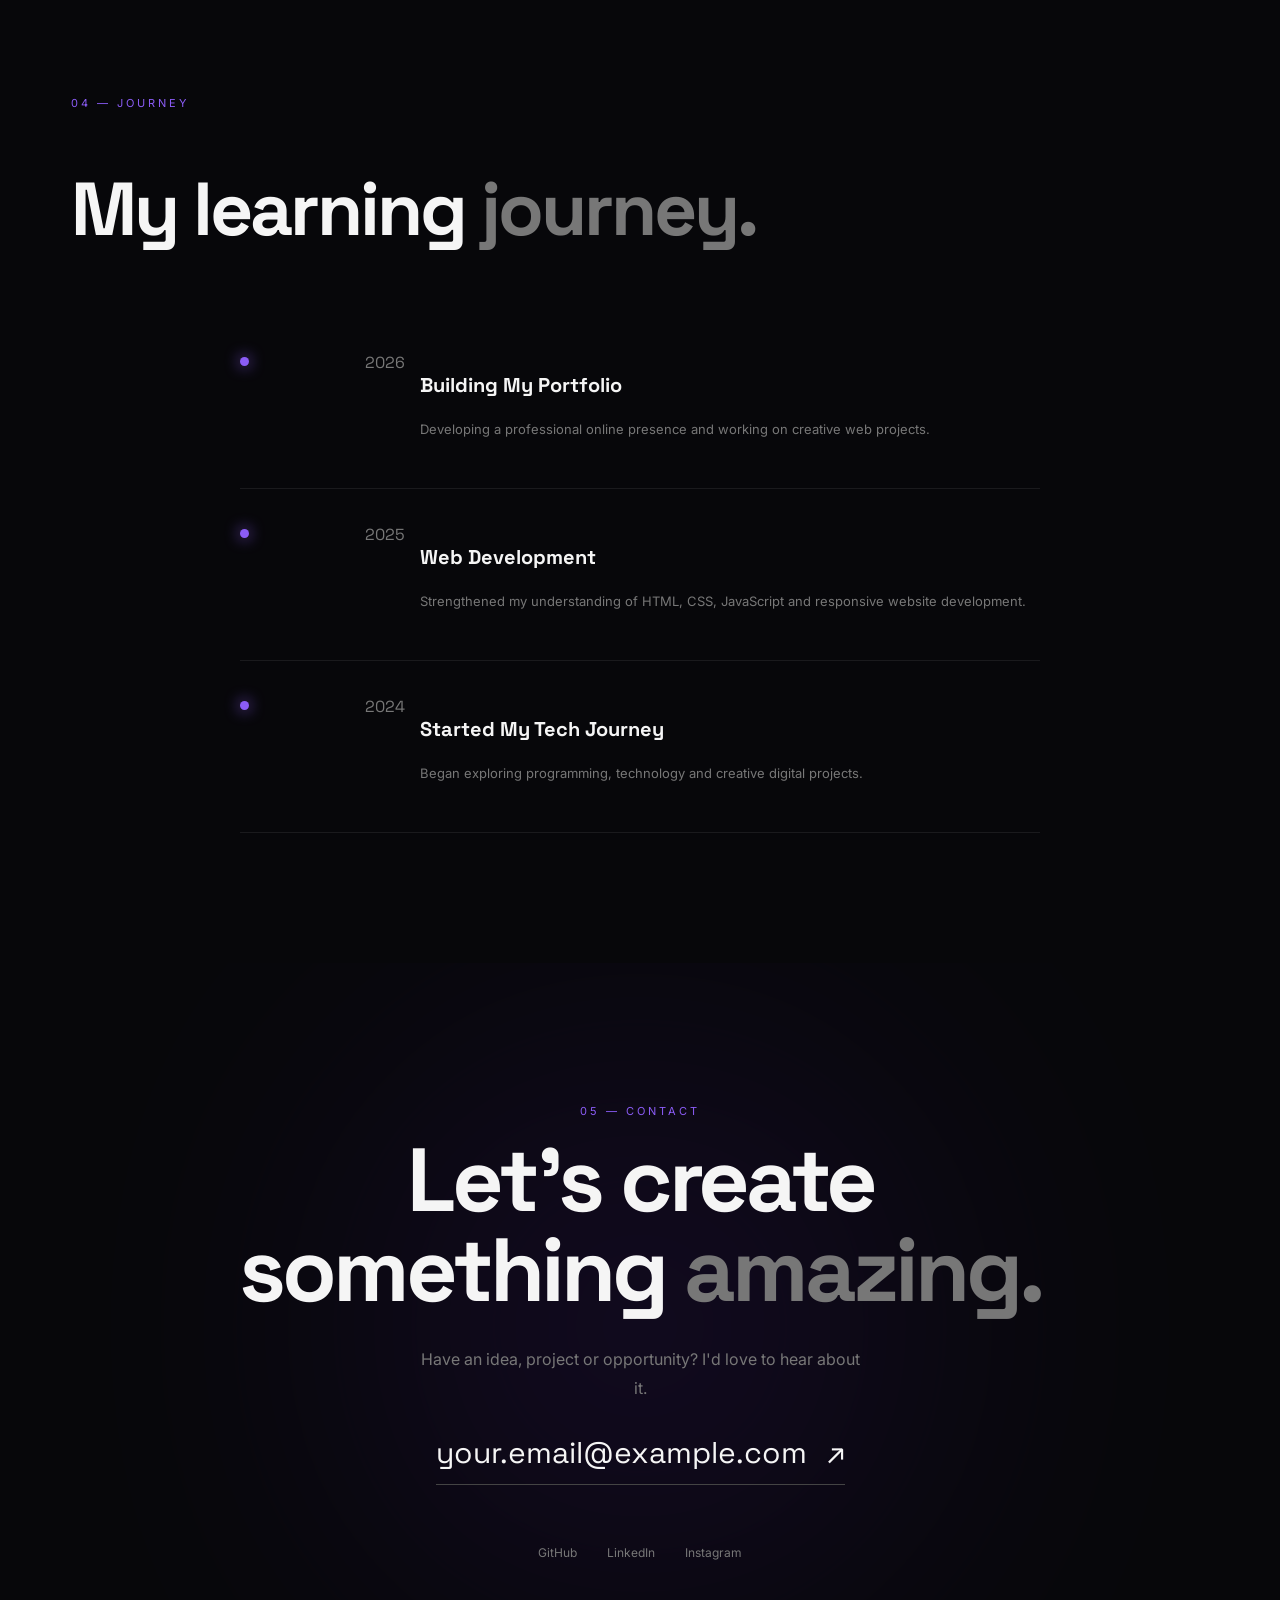
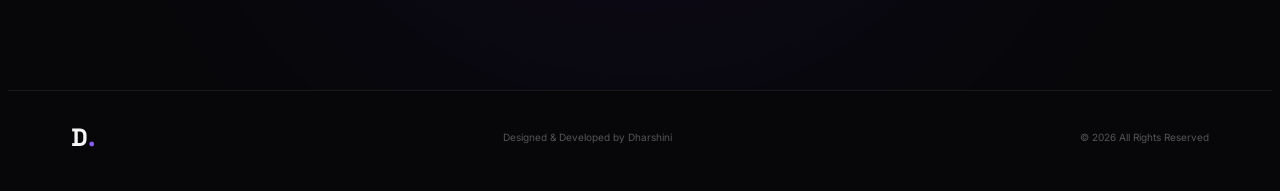
==== commit 01b78dbe: "Update index.html .." ====
--- a/index.html
+++ b/index.html
@@ -21,7 +21,7 @@
 
 <body>
 
-    <!-- ================= PRELOADER ================= -->
+    
 
     <div id="preloader">
         <div class="loader"></div>
@@ -29,14 +29,12 @@
     </div>
 
 
-    <!-- ================= CURSOR ================= -->
-
+   
     <div class="cursor"></div>
     <div class="cursor-follower"></div>
 
 
-    <!-- ================= NAVBAR ================= -->
-
+   
     <header class="navbar">
 
         <div class="nav-container">
@@ -72,7 +70,7 @@
     </header>
 
 
-    <!-- ================= HERO ================= -->
+    
 
     <main>
 
@@ -202,7 +200,7 @@
         </section>
 
 
-        <!-- ================= ABOUT ================= -->
+       
 
         <section id="about" class="section about">
 
@@ -309,7 +307,7 @@
         </section>
 
 
-        <!-- ================= SKILLS ================= -->
+       
 
         <section id="skills" class="section skills">
 
@@ -516,8 +514,7 @@
         </section>
 
 
-        <!-- ================= PROJECTS ================= -->
-
+        
         <section id="projects" class="section projects">
 
             <div class="section-container">
@@ -734,7 +731,7 @@
         </section>
 
 
-        <!-- ================= EDUCATION / JOURNEY ================= -->
+     
 
         <section class="section journey">
 
@@ -831,8 +828,7 @@
         </section>
 
 
-        <!-- ================= CONTACT ================= -->
-
+       
         <section id="contact" class="section contact">
 
             <div class="contact-background">
@@ -896,8 +892,7 @@
     </main>
 
 
-    <!-- ================= FOOTER ================= -->
-
+   
     <footer>
 
         <div class="footer-container">
@@ -919,8 +914,7 @@
     </footer>
 
 
-    <!-- ================= BACK TO TOP ================= -->
-
+   
     <button id="backTop">
         ↑
     </button>
@@ -929,4 +923,4 @@
     <script src="script.js"></script>
 
 </body>
-</html>+</html>
--- a/style.css
+++ b/style.css
@@ -1,8 +1,6 @@
-/* =====================================================
-   GLOBAL
-===================================================== */
-
-* {
+
+
+ {
     margin: 0;
     padding: 0;
     box-sizing: border-box;
@@ -33,10 +31,6 @@
     color: #000000;
 }
 
-
-/* =====================================================
-   PRELOADER
-===================================================== */
 
 #preloader {
     position: fixed;
@@ -78,10 +72,7 @@
 }
 
 
-/* =====================================================
-   CUSTOM CURSOR
-===================================================== */
-
+/
 .cursor,
 .cursor-follower {
     position: fixed;
@@ -114,9 +105,6 @@
 }
 
 
-/* =====================================================
-   NAVBAR
-===================================================== */
 
 .navbar {
     position: fixed;
@@ -210,9 +198,6 @@
 }
 
 
-/* =====================================================
-   HERO
-===================================================== */
 
 .hero {
     min-height: 100vh;
@@ -390,9 +375,6 @@
 }
 
 
-/* =====================================================
-   HERO VISUAL
-===================================================== */
 
 .hero-visual {
     height: 550px;
@@ -541,9 +523,7 @@
 }
 
 
-/* =====================================================
-   SECTIONS
-===================================================== */
+
 
 .section {
     padding: 130px 0;
@@ -578,9 +558,7 @@
 }
 
 
-/* =====================================================
-   ABOUT
-===================================================== */
+
 
 .about {
     background: #0a0a0e;
@@ -645,9 +623,6 @@
 }
 
 
-/* =====================================================
-   SKILLS
-===================================================== */
 
 .skills-grid {
     display: grid;
@@ -736,9 +711,7 @@
 }
 
 
-/* =====================================================
-   PROJECTS
-===================================================== */
+
 
 .projects {
     background: #0a0a0e;
@@ -887,9 +860,6 @@
 }
 
 
-/* =====================================================
-   JOURNEY
-===================================================== */
 
 .timeline {
     max-width: 800px;
@@ -933,9 +903,6 @@
 }
 
 
-/* =====================================================
-   CONTACT
-===================================================== */
 
 .contact {
     position: relative;
@@ -1017,9 +984,7 @@
 }
 
 
-/* =====================================================
-   FOOTER
-===================================================== */
+
 
 footer {
     border-top: 1px solid rgba(255,255,255,0.08);
@@ -1046,9 +1011,6 @@
 }
 
 
-/* =====================================================
-   BACK TO TOP
-===================================================== */
 
 #backTop {
     position: fixed;
@@ -1077,9 +1039,7 @@
 }
 
 
-/* =====================================================
-   SCROLL ANIMATION
-===================================================== */
+
 
 .section-heading,
 .about-grid,
@@ -1098,9 +1058,7 @@
 }
 
 
-/* =====================================================
-   RESPONSIVE
-===================================================== */
+
 
 @media (max-width: 900px) {
 
@@ -1238,4 +1196,4 @@
         text-align: center;
     }
 
-}+}
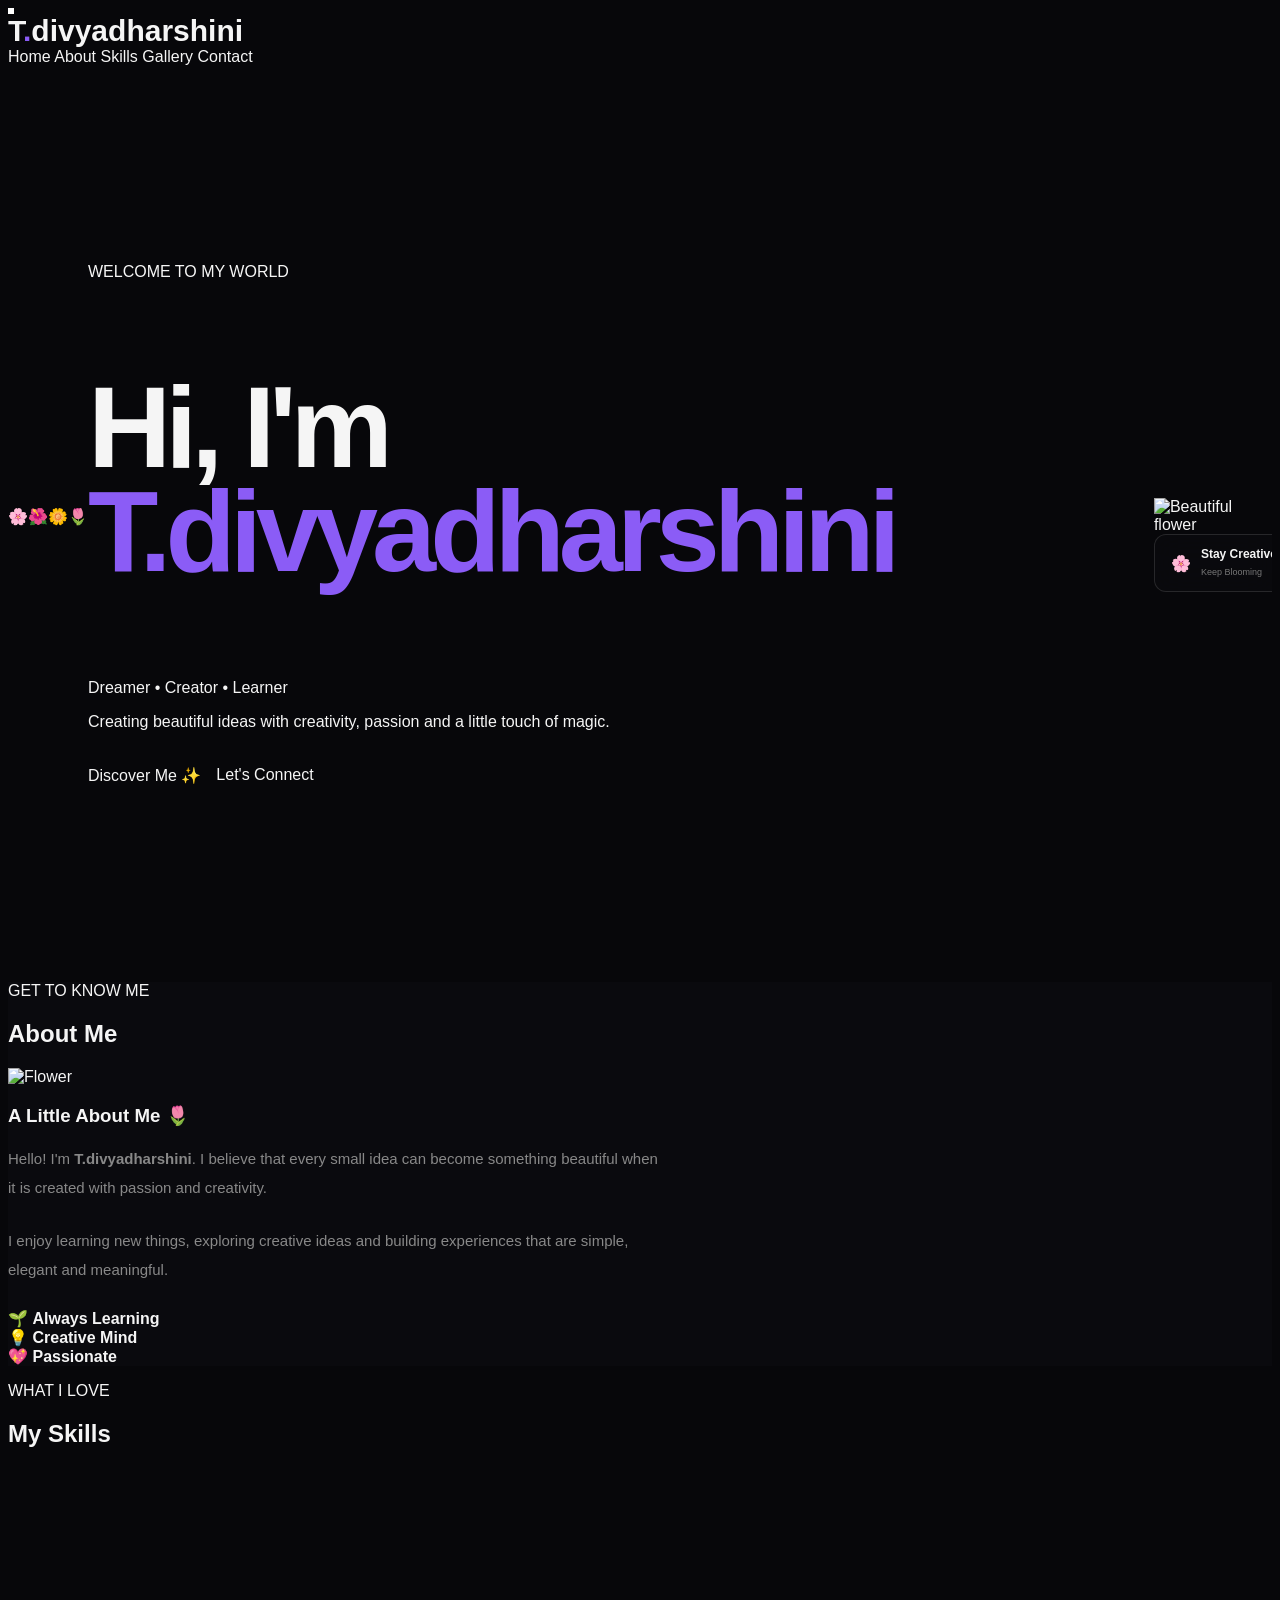
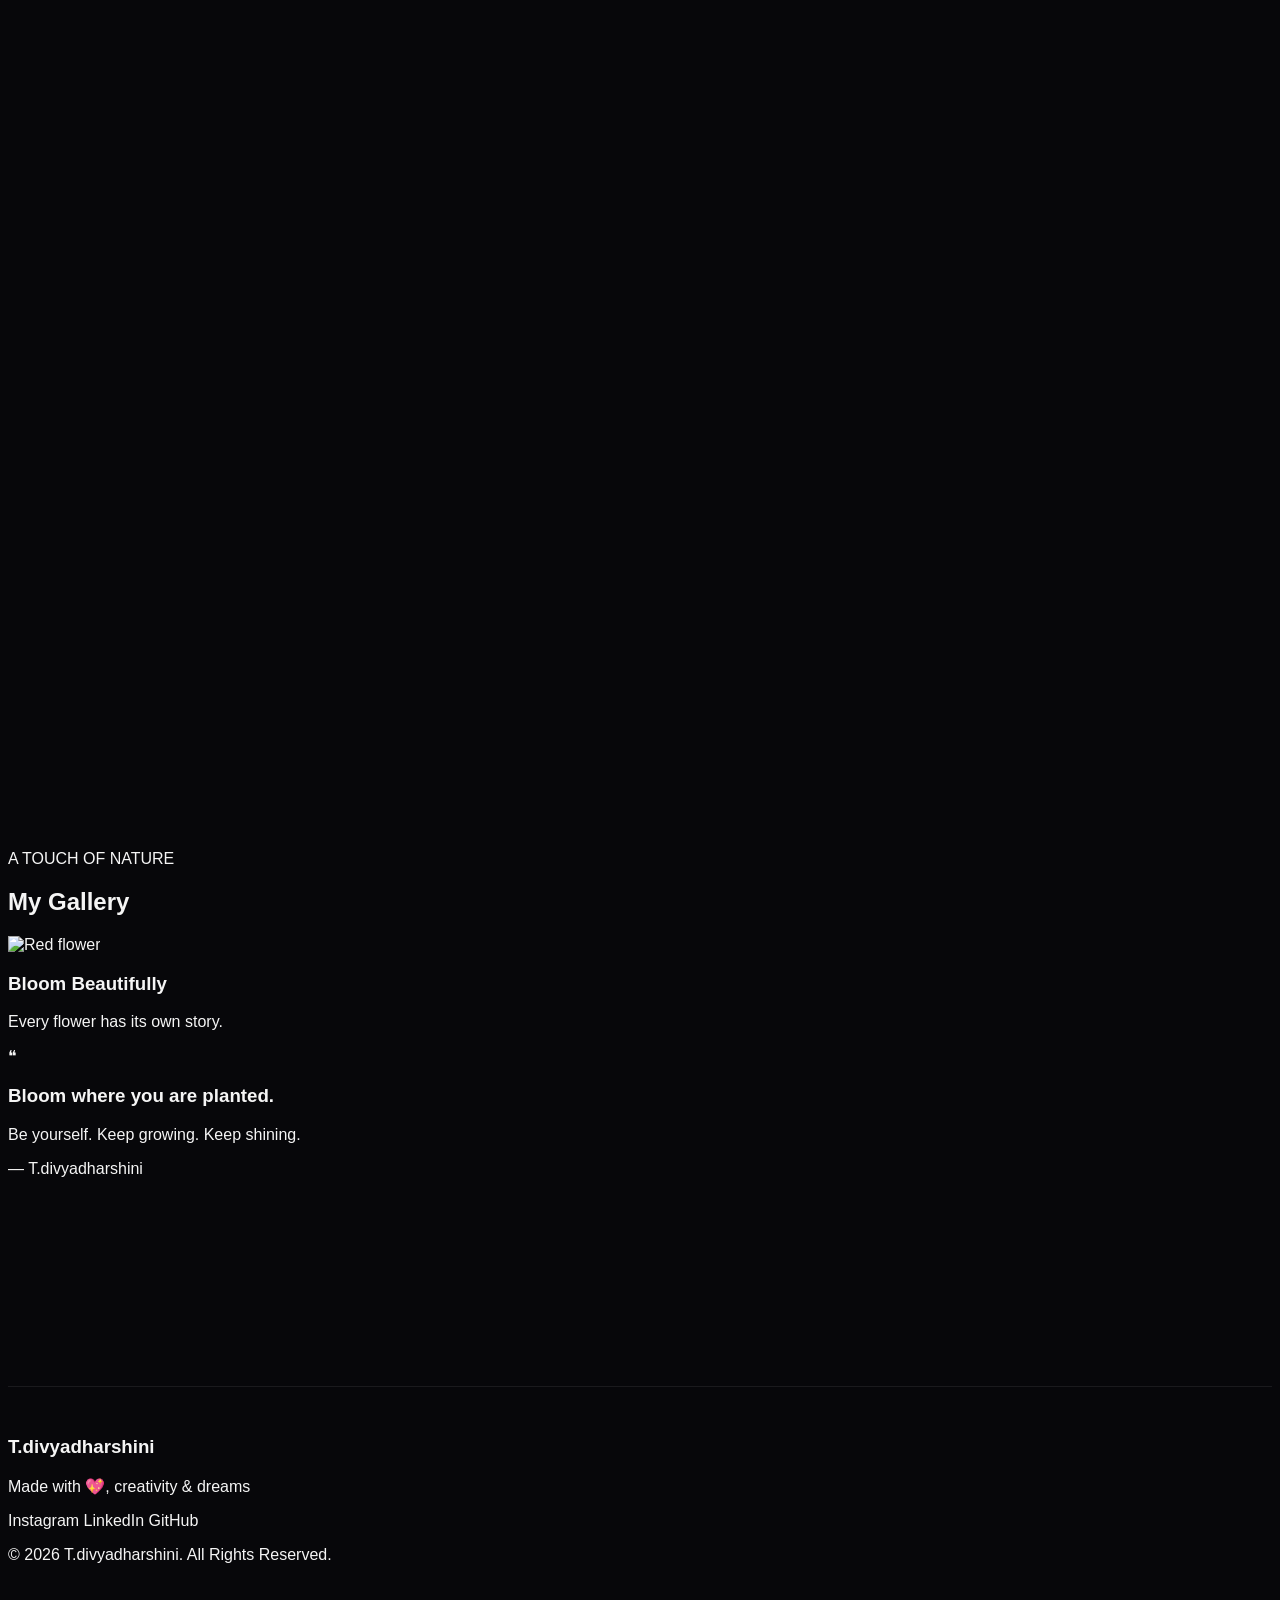
==== commit f0d94dae: "Update index.html .." ====
--- a/index.html
+++ b/index.html
@@ -1,926 +1,240 @@
 <!DOCTYPE html>
 <html lang="en">
 <head>
-    <meta charset="UTF-8">
-    <meta name="viewport" content="width=device-width, initial-scale=1.0">
-
-    <title>DHARSHINI | Portfolio</title>
-
-    <meta name="description"
-          content="Professional portfolio of Dharshini - Web Developer, Designer and Creative Technologist.">
-
-    <link rel="stylesheet" href="style.css">
-
-    <!-- Google Font -->
-    <link rel="preconnect" href="https://fonts.googleapis.com">
-    <link rel="preconnect" href="https://fonts.gstatic.com" crossorigin>
-
-    <link href="https://fonts.googleapis.com/css2?family=Inter:wght@300;400;500;600;700;800&family=Space+Grotesk:wght@400;500;600;700&display=swap"
-          rel="stylesheet">
+<meta charset="UTF-8">
+<meta name="viewport" content="width=device-width, initial-scale=1.0">
+<title>T.divyadharshini | Creative Portfolio</title>
+<link rel="stylesheet" href="style.css">
+<link href="https://fonts.googleapis.com/css2?family=Great+Vibes&family=Poppins:wght@300;400;500;600;700;800&display=swap" rel="stylesheet">
 </head>
-
 <body>
 
-    
-
-    <div id="preloader">
-        <div class="loader"></div>
-        <p>Loading Portfolio...</p>
-    </div>
-
-
-   
-    <div class="cursor"></div>
-    <div class="cursor-follower"></div>
-
-
-   
-    <header class="navbar">
-
-        <div class="nav-container">
-
-            <a href="#home" class="logo">
-                D<span>.</span>
-            </a>
-
-            <nav class="nav-menu">
-
-                <a href="#home" class="nav-link active">Home</a>
-
-                <a href="#about" class="nav-link">About</a>
-
-                <a href="#skills" class="nav-link">Skills</a>
-
-                <a href="#projects" class="nav-link">Projects</a>
-
-                <a href="#contact" class="nav-link">Contact</a>
-
-            </nav>
-
-            <a href="#contact" class="nav-button">
-                Let's Talk
-            </a>
-
-            <button class="menu-toggle" id="menuToggle">
-                ☰
-            </button>
-
-        </div>
-
-    </header>
-
-
-    
-
-    <main>
-
-        <section id="home" class="hero">
-
-            <div class="hero-background">
-
-                <div class="glow glow-one"></div>
-                <div class="glow glow-two"></div>
-                <div class="grid"></div>
-
+<div class="cursor"></div>
+<div class="cursor2"></div>
+
+<header>
+    <a href="#home" class="logo">T<span>.</span>divyadharshini</a>
+
+    <nav>
+        <a href="#home">Home</a>
+        <a href="#about">About</a>
+        <a href="#skills">Skills</a>
+        <a href="#gallery">Gallery</a>
+        <a href="#contact">Contact</a>
+    </nav>
+</header>
+
+<section id="home" class="hero">
+
+    <div class="petal p1">🌸</div>
+    <div class="petal p2">🌺</div>
+    <div class="petal p3">🌼</div>
+    <div class="petal p4">🌷</div>
+
+    <div class="hero-content">
+        <p class="welcome">WELCOME TO MY WORLD</p>
+
+        <h1>
+            Hi, I'm
+            <span>T.divyadharshini</span>
+        </h1>
+
+        <p class="tagline">
+            Dreamer • Creator • Learner
+        </p>
+
+        <p class="intro">
+            Creating beautiful ideas with creativity, passion
+            and a little touch of magic.
+        </p>
+
+        <div class="hero-buttons">
+            <a href="#about" class="primary-btn">Discover Me ✨</a>
+            <a href="#contact" class="secondary-btn">Let's Connect</a>
+        </div>
+    </div>
+
+    <div class="hero-photo">
+        <div class="glow"></div>
+        <div class="photo-frame">
+            <img src="rose.jpg" alt="Beautiful flower">
+        </div>
+        <div class="floating-card">
+            <span>🌸</span>
+            <div>
+                <strong>Stay Creative</strong>
+                <small>Keep Blooming</small>
             </div>
-
-
-            <div class="hero-container">
-
-                <div class="hero-content">
-
-                    <div class="availability">
-                        <span></span>
-                        Available for opportunities
-                    </div>
-
-                    <p class="hero-small">
-                        HELLO, I'M
-                    </p>
-
-                    <h1>
-                        DHARSHINI
-                        <span> T.</span>
-                    </h1>
-
-                    <h2>
-                        I'm a <span id="typing"></span>
-                    </h2>
-
-                    <p class="hero-description">
-                        I create modern, responsive and user-friendly
-                        digital experiences that combine clean design,
-                        creative ideas and powerful technology.
-                    </p>
-
-
-                    <div class="hero-buttons">
-
-                        <a href="#projects" class="btn btn-primary">
-                            View My Work
-                            <span>↗</span>
-                        </a>
-
-                        <a href="#contact" class="btn btn-outline">
-                            Contact Me
-                        </a>
-
-                    </div>
-
-
-                    <div class="social-links">
-
-                        <a href="#" aria-label="GitHub">
-                            GH
-                        </a>
-
-                        <a href="#" aria-label="LinkedIn">
-                            IN
-                        </a>
-
-                        <a href="#" aria-label="Instagram">
-                            IG
-                        </a>
-
-                        <a href="#" aria-label="Email">
-                            @
-                        </a>
-
-                    </div>
-
+        </div>
+    </div>
+
+</section>
+
+<section id="about" class="about">
+
+    <div class="section-title">
+        <p>GET TO KNOW ME</p>
+        <h2>About <span>Me</span></h2>
+    </div>
+
+    <div class="about-container">
+
+        <div class="about-image">
+            <div class="about-circle"></div>
+            <img src="rose.jpg" alt="Flower">
+        </div>
+
+        <div class="about-text">
+            <h3>A Little <span>About Me</span> 🌷</h3>
+
+            <p>
+                Hello! I'm <strong>T.divyadharshini</strong>.
+                I believe that every small idea can become something
+                beautiful when it is created with passion and creativity.
+            </p>
+
+            <p>
+                I enjoy learning new things, exploring creative ideas
+                and building experiences that are simple, elegant
+                and meaningful.
+            </p>
+
+            <div class="info-boxes">
+                <div>
+                    <span>🌱</span>
+                    <strong>Always Learning</strong>
                 </div>
 
-
-                <!-- HERO VISUAL -->
-
-                <div class="hero-visual">
-
-                    <div class="orbit orbit-one"></div>
-                    <div class="orbit orbit-two"></div>
-
-                    <div class="profile-card">
-
-                        <div class="profile-glow"></div>
-
-                        <div class="profile-placeholder">
-                            <span>D</span>
-                        </div>
-
-                        <div class="floating-card card-one">
-                            <span class="card-icon">✦</span>
-                            <div>
-                                <strong>Creative</strong>
-                                <small>Ideas & Design</small>
-                            </div>
-                        </div>
-
-                        <div class="floating-card card-two">
-                            <span class="card-icon">⌘</span>
-                            <div>
-                                <strong>Developer</strong>
-                                <small>Clean Code</small>
-                            </div>
-                        </div>
-
-                    </div>
-
+                <div>
+                    <span>💡</span>
+                    <strong>Creative Mind</strong>
                 </div>
 
+                <div>
+                    <span>💖</span>
+                    <strong>Passionate</strong>
+                </div>
             </div>
-
-
-            <div class="scroll-indicator">
-
-                <span>SCROLL DOWN</span>
-
-                <div class="scroll-line"></div>
-
+        </div>
+
+    </div>
+</section>
+
+<section id="skills" class="skills">
+
+    <div class="section-title">
+        <p>WHAT I LOVE</p>
+        <h2>My <span>Skills</span></h2>
+    </div>
+
+    <div class="skill-container">
+
+        <div class="skill-card">
+            <div class="skill-icon">💻</div>
+            <h3>Web Design</h3>
+            <p>Creating modern and attractive website designs.</p>
+            <div class="progress"><span style="width:88%"></span></div>
+        </div>
+
+        <div class="skill-card">
+            <div class="skill-icon">🎨</div>
+            <h3>Creativity</h3>
+            <p>Turning simple ideas into beautiful experiences.</p>
+            <div class="progress"><span style="width:92%"></span></div>
+        </div>
+
+        <div class="skill-card">
+            <div class="skill-icon">🌟</div>
+            <h3>Learning</h3>
+            <p>Exploring new technologies and creative concepts.</p>
+            <div class="progress"><span style="width:90%"></span></div>
+        </div>
+
+    </div>
+</section>
+
+<section id="gallery" class="gallery">
+
+    <div class="section-title">
+        <p>A TOUCH OF NATURE</p>
+        <h2>My <span>Gallery</span></h2>
+    </div>
+
+    <div class="gallery-grid">
+        <div class="gallery-item big">
+            <img src="rose.jpg" alt="Red flower">
+            <div class="overlay">
+                <h3>Bloom Beautifully</h3>
+                <p>Every flower has its own story.</p>
             </div>
-
-        </section>
-
-
-       
-
-        <section id="about" class="section about">
-
-            <div class="section-container">
-
-                <div class="section-heading">
-
-                    <p class="section-number">01 — ABOUT ME</p>
-
-                    <h2>
-                        Turning ideas into
-                        <span>digital experiences.</span>
-                    </h2>
-
-                </div>
-
-
-                <div class="about-grid">
-
-                    <div class="about-text">
-
-                        <p class="large-text">
-                            I'm a passionate developer and creative
-                            problem solver who enjoys transforming ideas
-                            into beautiful and functional digital
-                            experiences.
-                        </p>
-
-                        <p>
-                            I believe a great website should not only look
-                            amazing but should also be fast, responsive,
-                            accessible and easy to use.
-                        </p>
-
-                        <p>
-                            My goal is to continuously learn new
-                            technologies, improve my skills and build
-                            projects that create meaningful experiences
-                            for users.
-                        </p>
-
-                        <a href="#contact" class="text-link">
-                            Let's work together →
-                        </a>
-
-                    </div>
-
-
-                    <div class="about-stats">
-
-                        <div class="stat">
-
-                            <strong>01+</strong>
-
-                            <span>
-                                Years of<br>
-                                Learning
-                            </span>
-
-                        </div>
-
-
-                        <div class="stat">
-
-                            <strong>10+</strong>
-
-                            <span>
-                                Projects<br>
-                                Created
-                            </span>
-
-                        </div>
-
-
-                        <div class="stat">
-
-                            <strong>08+</strong>
-
-                            <span>
-                                Technologies<br>
-                                Explored
-                            </span>
-
-                        </div>
-
-
-                        <div class="stat">
-
-                            <strong>100%</strong>
-
-                            <span>
-                                Passion for<br>
-                                Learning
-                            </span>
-
-                        </div>
-
-                    </div>
-
-                </div>
-
-            </div>
-
-        </section>
-
-
-       
-
-        <section id="skills" class="section skills">
-
-            <div class="section-container">
-
-                <div class="section-heading">
-
-                    <p class="section-number">02 — SKILLS</p>
-
-                    <h2>
-                        Tools I use to
-                        <span>build things.</span>
-                    </h2>
-
-                </div>
-
-
-                <div class="skills-grid">
-
-
-                    <div class="skill-card">
-
-                        <div class="skill-top">
-
-                            <span class="skill-icon">
-                                &lt;/&gt;
-                            </span>
-
-                            <span class="skill-number">
-                                01
-                            </span>
-
-                        </div>
-
-                        <h3>HTML5</h3>
-
-                        <p>
-                            Building structured, semantic and
-                            accessible web pages.
-                        </p>
-
-                        <div class="skill-bar">
-                            <span style="width: 90%"></span>
-                        </div>
-
-                        <small>90%</small>
-
-                    </div>
-
-
-                    <div class="skill-card">
-
-                        <div class="skill-top">
-
-                            <span class="skill-icon">
-                                #
-                            </span>
-
-                            <span class="skill-number">
-                                02
-                            </span>
-
-                        </div>
-
-                        <h3>CSS3</h3>
-
-                        <p>
-                            Creating responsive layouts, animations
-                            and modern visual experiences.
-                        </p>
-
-                        <div class="skill-bar">
-                            <span style="width: 85%"></span>
-                        </div>
-
-                        <small>85%</small>
-
-                    </div>
-
-
-                    <div class="skill-card">
-
-                        <div class="skill-top">
-
-                            <span class="skill-icon">
-                                JS
-                            </span>
-
-                            <span class="skill-number">
-                                03
-                            </span>
-
-                        </div>
-
-                        <h3>JavaScript</h3>
-
-                        <p>
-                            Developing interactive and dynamic
-                            web experiences.
-                        </p>
-
-                        <div class="skill-bar">
-                            <span style="width: 75%"></span>
-                        </div>
-
-                        <small>75%</small>
-
-                    </div>
-
-
-                    <div class="skill-card">
-
-                        <div class="skill-top">
-
-                            <span class="skill-icon">
-                                UI
-                            </span>
-
-                            <span class="skill-number">
-                                04
-                            </span>
-
-                        </div>
-
-                        <h3>UI / UX Design</h3>
-
-                        <p>
-                            Designing clean, intuitive and
-                            user-friendly interfaces.
-                        </p>
-
-                        <div class="skill-bar">
-                            <span style="width: 80%"></span>
-                        </div>
-
-                        <small>80%</small>
-
-                    </div>
-
-
-                    <div class="skill-card">
-
-                        <div class="skill-top">
-
-                            <span class="skill-icon">
-                                GIT
-                            </span>
-
-                            <span class="skill-number">
-                                05
-                            </span>
-
-                        </div>
-
-                        <h3>Git & GitHub</h3>
-
-                        <p>
-                            Managing projects and maintaining
-                            version-controlled code.
-                        </p>
-
-                        <div class="skill-bar">
-                            <span style="width: 70%"></span>
-                        </div>
-
-                        <small>70%</small>
-
-                    </div>
-
-
-                    <div class="skill-card">
-
-                        <div class="skill-top">
-
-                            <span class="skill-icon">
-                                DB
-                            </span>
-
-                            <span class="skill-number">
-                                06
-                            </span>
-
-                        </div>
-
-                        <h3>Database</h3>
-
-                        <p>
-                            Understanding data management and
-                            basic database concepts.
-                        </p>
-
-                        <div class="skill-bar">
-                            <span style="width: 65%"></span>
-                        </div>
-
-                        <small>65%</small>
-
-                    </div>
-
-                </div>
-
-            </div>
-
-        </section>
-
-
-        
-        <section id="projects" class="section projects">
-
-            <div class="section-container">
-
-                <div class="section-heading project-heading">
-
-                    <div>
-
-                        <p class="section-number">
-                            03 — PROJECTS
-                        </p>
-
-                        <h2>
-                            Selected
-                            <span>work.</span>
-                        </h2>
-
-                    </div>
-
-                    <p class="heading-description">
-                        A collection of projects where I combine
-                        design, technology and creativity.
-                    </p>
-
-                </div>
-
-
-                <div class="projects-grid">
-
-
-                    <!-- PROJECT 01 -->
-
-                    <article class="project-card">
-
-                        <div class="project-image project-one">
-
-                            <div class="project-overlay">
-
-                                <span>VIEW PROJECT ↗</span>
-
-                            </div>
-
-                            <div class="project-label">
-                                01
-                            </div>
-
-                        </div>
-
-                        <div class="project-info">
-
-                            <div>
-
-                                <p>WEB DEVELOPMENT</p>
-
-                                <h3>Modern Landing Page</h3>
-
-                            </div>
-
-                            <span class="project-arrow">
-                                ↗
-                            </span>
-
-                        </div>
-
-                        <div class="project-tags">
-
-                            <span>HTML</span>
-                            <span>CSS</span>
-                            <span>JavaScript</span>
-
-                        </div>
-
-                    </article>
-
-
-                    <!-- PROJECT 02 -->
-
-                    <article class="project-card">
-
-                        <div class="project-image project-two">
-
-                            <div class="project-overlay">
-
-                                <span>VIEW PROJECT ↗</span>
-
-                            </div>
-
-                            <div class="project-label">
-                                02
-                            </div>
-
-                        </div>
-
-                        <div class="project-info">
-
-                            <div>
-
-                                <p>UI / UX DESIGN</p>
-
-                                <h3>Creative Dashboard</h3>
-
-                            </div>
-
-                            <span class="project-arrow">
-                                ↗
-                            </span>
-
-                        </div>
-
-                        <div class="project-tags">
-
-                            <span>UI/UX</span>
-                            <span>Figma</span>
-                            <span>Design</span>
-
-                        </div>
-
-                    </article>
-
-
-                    <!-- PROJECT 03 -->
-
-                    <article class="project-card">
-
-                        <div class="project-image project-three">
-
-                            <div class="project-overlay">
-
-                                <span>VIEW PROJECT ↗</span>
-
-                            </div>
-
-                            <div class="project-label">
-                                03
-                            </div>
-
-                        </div>
-
-                        <div class="project-info">
-
-                            <div>
-
-                                <p>JAVASCRIPT</p>
-
-                                <h3>Interactive Web App</h3>
-
-                            </div>
-
-                            <span class="project-arrow">
-                                ↗
-                            </span>
-
-                        </div>
-
-                        <div class="project-tags">
-
-                            <span>JavaScript</span>
-                            <span>API</span>
-                            <span>Web App</span>
-
-                        </div>
-
-                    </article>
-
-
-                    <!-- PROJECT 04 -->
-
-                    <article class="project-card">
-
-                        <div class="project-image project-four">
-
-                            <div class="project-overlay">
-
-                                <span>VIEW PROJECT ↗</span>
-
-                            </div>
-
-                            <div class="project-label">
-                                04
-                            </div>
-
-                        </div>
-
-                        <div class="project-info">
-
-                            <div>
-
-                                <p>CREATIVE PROJECT</p>
-
-                                <h3>Personal Portfolio</h3>
-
-                            </div>
-
-                            <span class="project-arrow">
-                                ↗
-                            </span>
-
-                        </div>
-
-                        <div class="project-tags">
-
-                            <span>HTML</span>
-                            <span>CSS</span>
-                            <span>Animation</span>
-
-                        </div>
-
-                    </article>
-
-                </div>
-
-            </div>
-
-        </section>
-
-
-     
-
-        <section class="section journey">
-
-            <div class="section-container">
-
-                <div class="section-heading">
-
-                    <p class="section-number">
-                        04 — JOURNEY
-                    </p>
-
-                    <h2>
-                        My learning
-                        <span>journey.</span>
-                    </h2>
-
-                </div>
-
-
-                <div class="timeline">
-
-                    <div class="timeline-item">
-
-                        <div class="timeline-dot"></div>
-
-                        <div class="timeline-date">
-                            2026
-                        </div>
-
-                        <div class="timeline-content">
-
-                            <h3>Building My Portfolio</h3>
-
-                            <p>
-                                Developing a professional online
-                                presence and working on creative
-                                web projects.
-                            </p>
-
-                        </div>
-
-                    </div>
-
-
-                    <div class="timeline-item">
-
-                        <div class="timeline-dot"></div>
-
-                        <div class="timeline-date">
-                            2025
-                        </div>
-
-                        <div class="timeline-content">
-
-                            <h3>Web Development</h3>
-
-                            <p>
-                                Strengthened my understanding of
-                                HTML, CSS, JavaScript and responsive
-                                website development.
-                            </p>
-
-                        </div>
-
-                    </div>
-
-
-                    <div class="timeline-item">
-
-                        <div class="timeline-dot"></div>
-
-                        <div class="timeline-date">
-                            2024
-                        </div>
-
-                        <div class="timeline-content">
-
-                            <h3>Started My Tech Journey</h3>
-
-                            <p>
-                                Began exploring programming,
-                                technology and creative digital
-                                projects.
-                            </p>
-
-                        </div>
-
-                    </div>
-
-                </div>
-
-            </div>
-
-        </section>
-
-
-       
-        <section id="contact" class="section contact">
-
-            <div class="contact-background">
-
-                <div class="contact-glow"></div>
-
-            </div>
-
-
-            <div class="section-container">
-
-                <div class="contact-content">
-
-                    <p class="section-number">
-                        05 — CONTACT
-                    </p>
-
-                    <h2>
-                        Let's create something
-                        <span>amazing.</span>
-                    </h2>
-
-                    <p class="contact-description">
-                        Have an idea, project or opportunity?
-                        I'd love to hear about it.
-                    </p>
-
-
-                    <a href="mailto:your.email@example.com"
-                       class="email-link">
-
-                        your.email@example.com
-
-                        <span>↗</span>
-
-                    </a>
-
-
-                    <div class="contact-socials">
-
-                        <a href="#">
-                            GitHub
-                        </a>
-
-                        <a href="#">
-                            LinkedIn
-                        </a>
-
-                        <a href="#">
-                            Instagram
-                        </a>
-
-                    </div>
-
-                </div>
-
-            </div>
-
-        </section>
-
-    </main>
-
-
-   
-    <footer>
-
-        <div class="footer-container">
-
-            <div class="footer-logo">
-                D<span>.</span>
-            </div>
-
-            <p>
-                Designed & Developed by Dharshini
-            </p>
-
-            <p>
-                © 2026 All Rights Reserved
-            </p>
-
-        </div>
-
-    </footer>
-
-
-   
-    <button id="backTop">
-        ↑
-    </button>
-
-
-    <script src="script.js"></script>
+        </div>
+
+        <div class="quote-card">
+            <div>❝</div>
+            <h3>Bloom where you are planted.</h3>
+            <p>Be yourself. Keep growing. Keep shining.</p>
+            <span>— T.divyadharshini</span>
+        </div>
+    </div>
+
+</section>
+
+<section id="contact" class="contact">
+
+    <div class="contact-content">
+        <p>LET'S CREATE SOMETHING BEAUTIFUL</p>
+
+        <h2>Let's <span>Connect</span> 🌸</h2>
+
+        <p class="contact-text">
+            Thank you for visiting my little corner of the internet.
+            Keep smiling, keep learning and keep blooming!
+        </p>
+
+        <a href="mailto:hello@example.com" class="contact-btn">
+            Say Hello 💌
+        </a>
+    </div>
+
+</section>
+
+<footer>
+    <h3>T<span>.</span>divyadharshini</h3>
+    <p>Made with 💖, creativity & dreams</p>
+    <div class="social">
+        <a href="#">Instagram</a>
+        <a href="#">LinkedIn</a>
+        <a href="#">GitHub</a>
+    </div>
+    <p class="copyright">© 2026 T.divyadharshini. All Rights Reserved.</p>
+</footer>
+
+<script>
+const cursor = document.querySelector(".cursor");
+const cursor2 = document.querySelector(".cursor2");
+
+document.addEventListener("mousemove", e => {
+    cursor.style.left = e.clientX + "px";
+    cursor.style.top = e.clientY + "px";
+
+    cursor2.style.left = e.clientX + "px";
+    cursor2.style.top = e.clientY + "px";
+});
+
+const links = document.querySelectorAll("a");
+
+links.forEach(link => {
+    link.addEventListener("mouseenter", () => {
+        cursor.classList.add("active");
+        cursor2.classList.add("active");
+    });
+
+    link.addEventListener("mouseleave", () => {
+        cursor.classList.remove("active");
+        cursor2.classList.remove("active");
+    });
+});
+</script>
 
 </body>
 </html>
